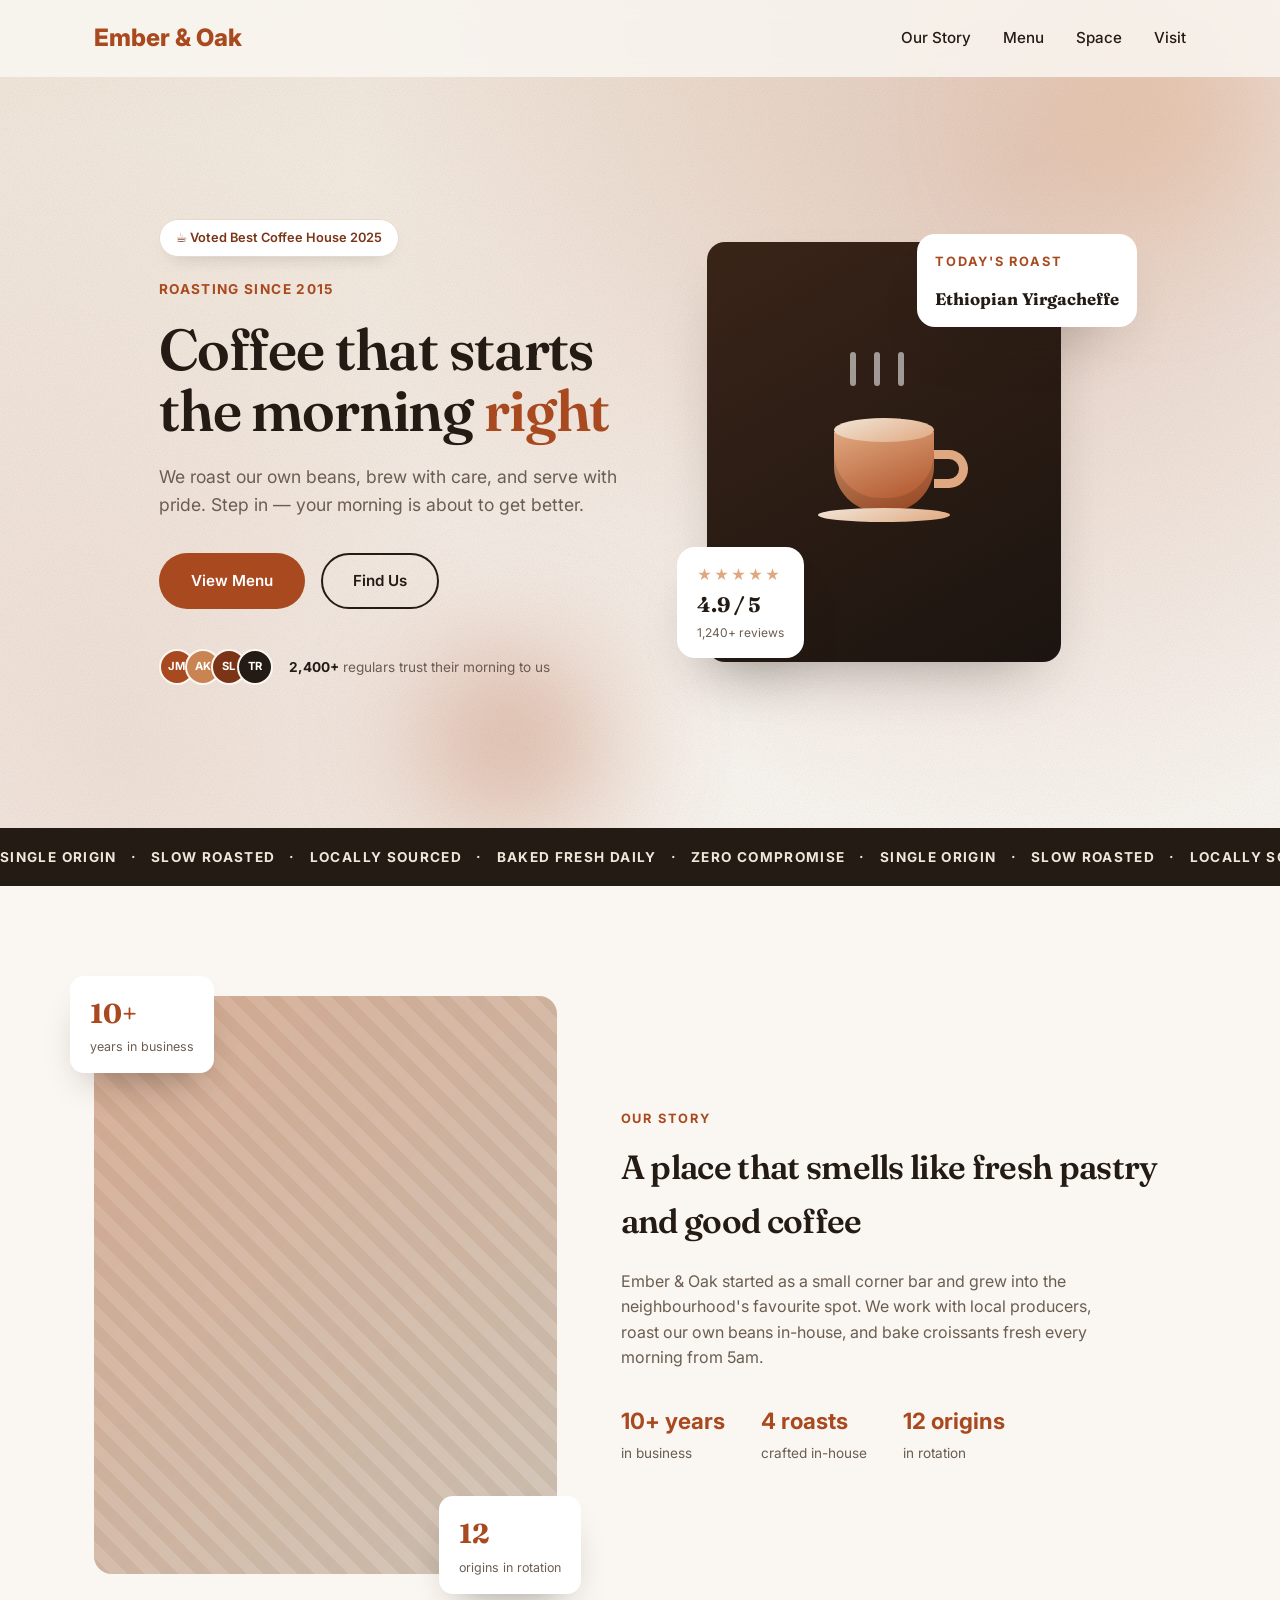
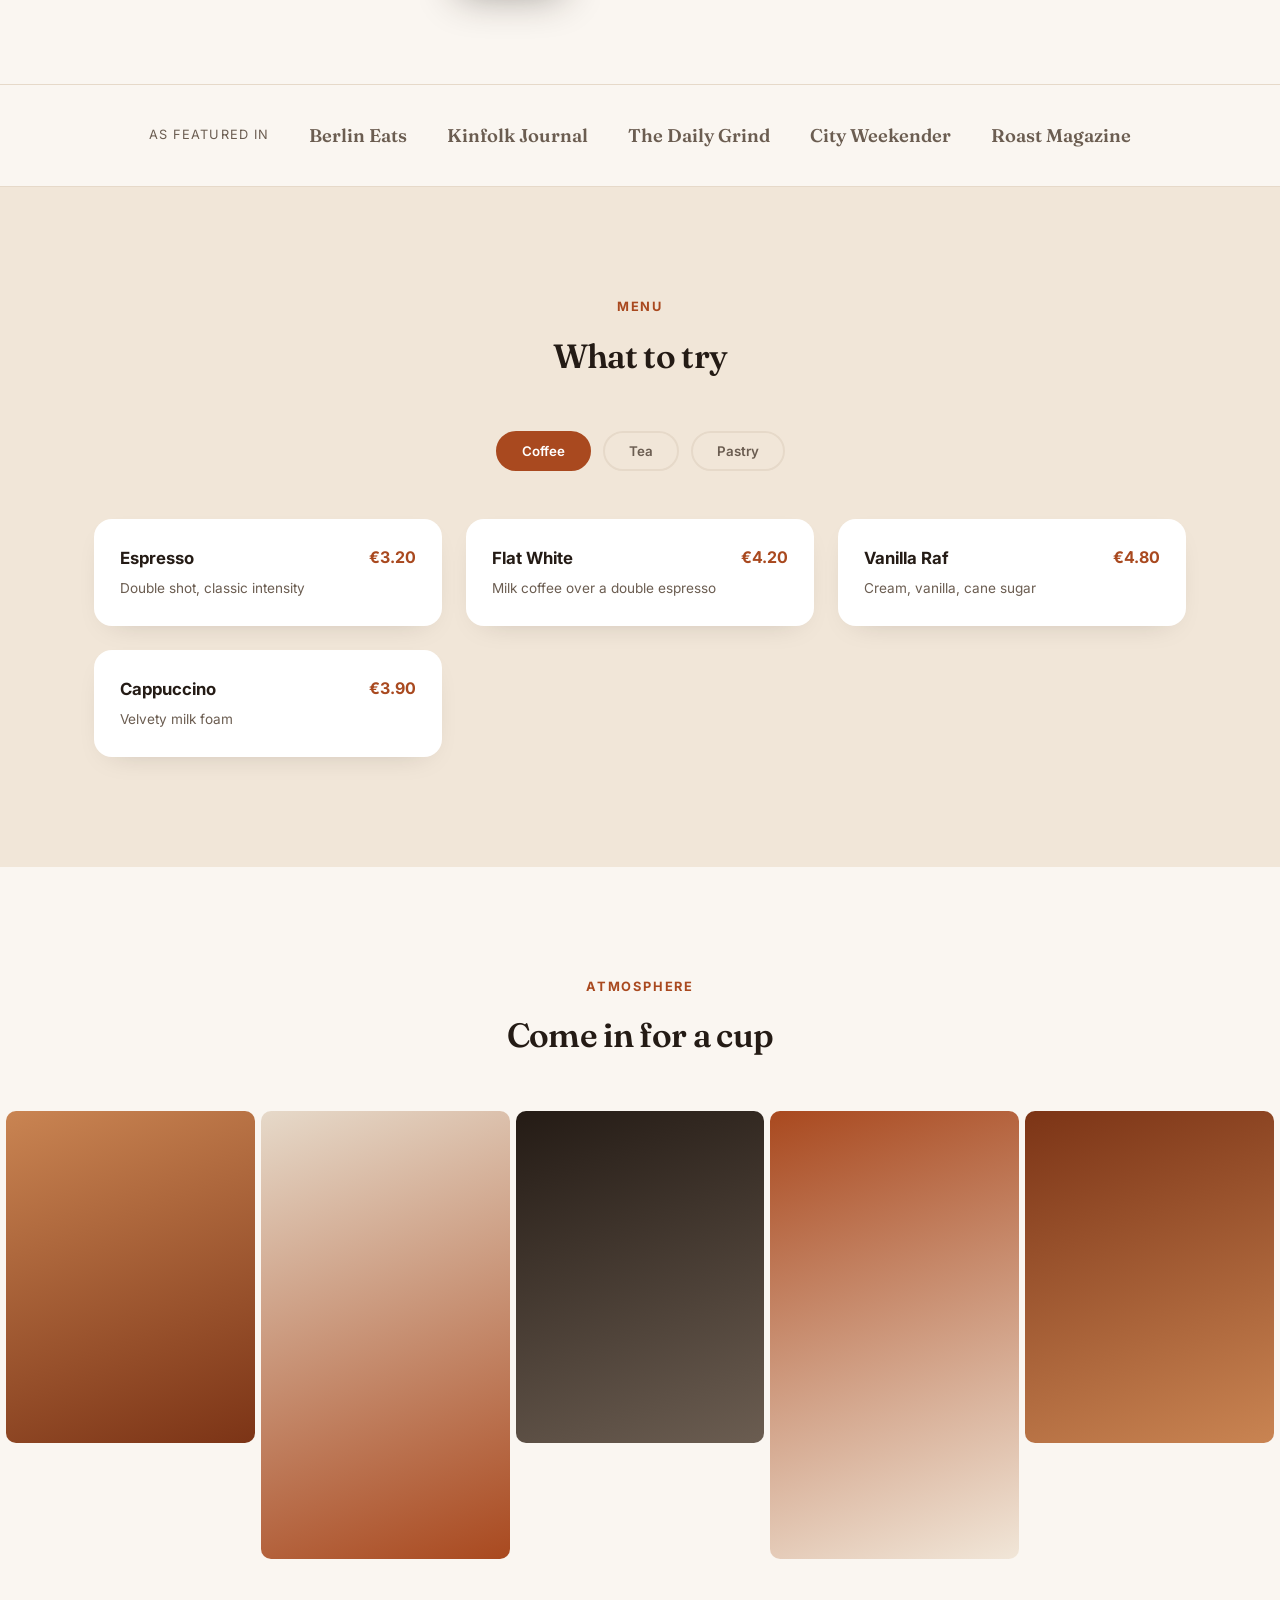
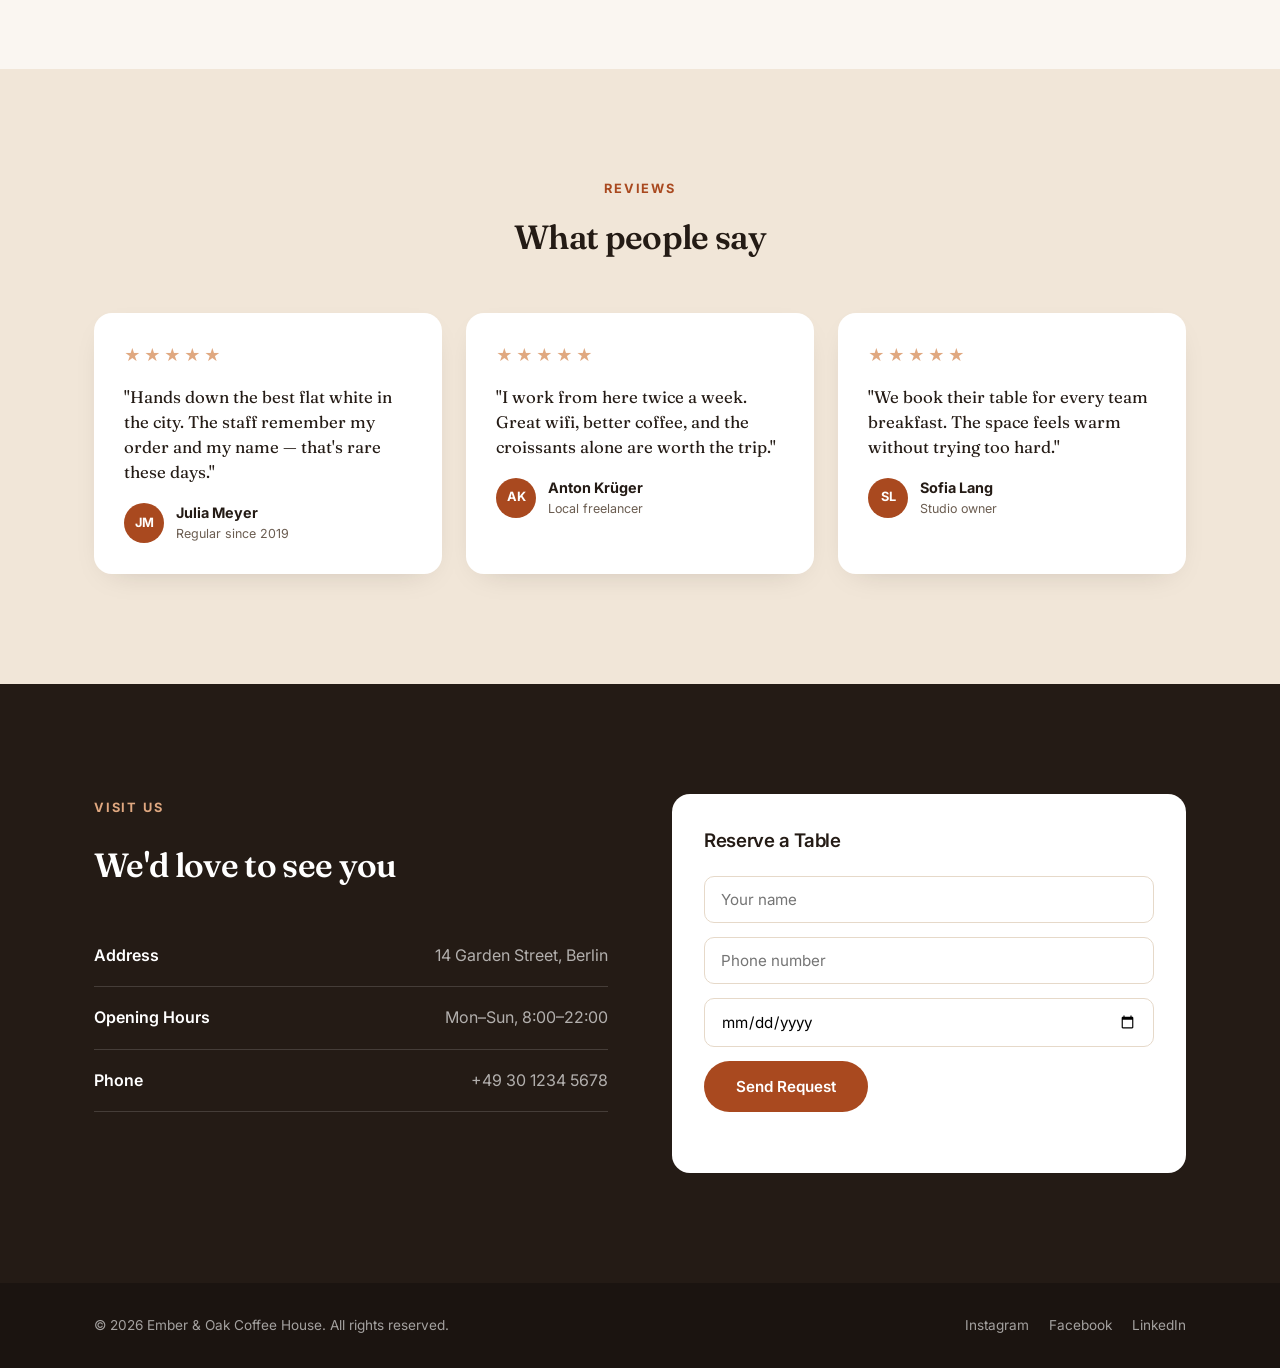
==== 01-cafe-landing/index.html @ 794def25 "Add portfolio: 6 demo sites across hospitality, SaaS, real estate, consulting, e-commerce, and analy" ====
<!DOCTYPE html>
<html lang="en">
<head>
<meta charset="UTF-8">
<meta name="viewport" content="width=device-width, initial-scale=1.0">
<title>Ember & Oak — Specialty Coffee House</title>
<link rel="preconnect" href="https://fonts.googleapis.com">
<link rel="preconnect" href="https://fonts.gstatic.com" crossorigin>
<link href="https://fonts.googleapis.com/css2?family=Fraunces:opsz,wght@9..144,500;9..144,600&family=Inter:wght@400;500;600;700&display=swap" rel="stylesheet">
<link rel="stylesheet" href="css/style.css">
</head>
<body>

<header class="header" id="header">
  <div class="container header__inner">
    <a href="#" class="logo">Ember&nbsp;&amp;&nbsp;Oak</a>
    <nav class="nav" id="nav">
      <a href="#about">Our Story</a>
      <a href="#menu">Menu</a>
      <a href="#gallery">Space</a>
      <a href="#contact">Visit</a>
    </nav>
    <button class="burger" id="burger" aria-label="Menu">
      <span></span><span></span><span></span>
    </button>
  </div>
</header>

<section class="hero">
  <div class="hero__bg"></div>
  <div class="hero__grain" aria-hidden="true"></div>
  <div class="hero__blob hero__blob--1" aria-hidden="true"></div>
  <div class="hero__blob hero__blob--2" aria-hidden="true"></div>
  <div class="container hero__inner">
    <div class="hero__content">
      <span class="badge">☕ Voted Best Coffee House 2025</span>
      <p class="hero__eyebrow">Roasting since 2015</p>
      <h1>Coffee that starts<br>the morning <em>right</em></h1>
      <p class="hero__text">We roast our own beans, brew with care, and serve with pride. Step in — your morning is about to get better.</p>
      <div class="hero__actions">
        <a href="#menu" class="btn btn--primary">View Menu</a>
        <a href="#contact" class="btn btn--ghost">Find Us</a>
      </div>
      <div class="hero__proof">
        <div class="hero__avatars" aria-hidden="true">
          <span>JM</span><span>AK</span><span>SL</span><span>TR</span>
        </div>
        <p><strong>2,400+</strong> regulars trust their morning to us</p>
      </div>
    </div>
    <div class="hero__visual" aria-hidden="true">
      <div class="hero__card hero__card--main">
        <div class="cup">
          <div class="cup__steam s1"></div>
          <div class="cup__steam s2"></div>
          <div class="cup__steam s3"></div>
          <div class="cup__body"></div>
          <div class="cup__handle"></div>
          <div class="cup__saucer"></div>
        </div>
      </div>
      <div class="hero__card hero__card--rating">
        <span class="stars">★★★★★</span>
        <strong>4.9 / 5</strong>
        <span>1,240+ reviews</span>
      </div>
      <div class="hero__card hero__card--roast">
        <span class="eyebrow">Today's roast</span>
        <strong>Ethiopian Yirgacheffe</strong>
      </div>
    </div>
  </div>
</section>

<div class="marquee">
  <div class="marquee__track">
    <span>SINGLE ORIGIN</span><span>·</span><span>SLOW ROASTED</span><span>·</span><span>LOCALLY SOURCED</span><span>·</span><span>BAKED FRESH DAILY</span><span>·</span><span>ZERO COMPROMISE</span><span>·</span>
    <span>SINGLE ORIGIN</span><span>·</span><span>SLOW ROASTED</span><span>·</span><span>LOCALLY SOURCED</span><span>·</span><span>BAKED FRESH DAILY</span><span>·</span><span>ZERO COMPROMISE</span><span>·</span>
  </div>
</div>

<section class="about" id="about">
  <div class="container about__grid">
    <div class="about__media" aria-hidden="true">
      <div class="about__stat-card about__stat-card--1">
        <strong>10+</strong>
        <span>years in business</span>
      </div>
      <div class="about__stat-card about__stat-card--2">
        <strong>12</strong>
        <span>origins in rotation</span>
      </div>
    </div>
    <div class="about__text">
      <span class="eyebrow">Our Story</span>
      <h2>A place that smells like fresh pastry and good coffee</h2>
      <p>Ember & Oak started as a small corner bar and grew into the neighbourhood's favourite spot. We work with local producers, roast our own beans in-house, and bake croissants fresh every morning from 5am.</p>
      <ul class="about__list">
        <li><strong>10+ years</strong><span>in business</span></li>
        <li><strong>4 roasts</strong><span>crafted in-house</span></li>
        <li><strong>12 origins</strong><span>in rotation</span></li>
      </ul>
    </div>
  </div>
</section>

<section class="press">
  <div class="container press__row">
    <span>As featured in</span>
    <strong>Berlin Eats</strong>
    <strong>Kinfolk Journal</strong>
    <strong>The Daily Grind</strong>
    <strong>City Weekender</strong>
    <strong>Roast Magazine</strong>
  </div>
</section>

<section class="menu" id="menu">
  <div class="container">
    <span class="eyebrow eyebrow--center">Menu</span>
    <h2 class="section-title">What to try</h2>
    <div class="menu__tabs" id="menuTabs">
      <button class="menu__tab is-active" data-tab="coffee">Coffee</button>
      <button class="menu__tab" data-tab="tea">Tea</button>
      <button class="menu__tab" data-tab="food">Pastry</button>
    </div>
    <div class="menu__grid" id="menuGrid">
      <!-- filled by JS -->
    </div>
  </div>
</section>

<section class="gallery" id="gallery">
  <div class="container">
    <span class="eyebrow eyebrow--center">Atmosphere</span>
    <h2 class="section-title">Come in for a cup</h2>
  </div>
  <div class="gallery__row">
    <div class="gallery__item g1"><span>Morning light in the front room</span></div>
    <div class="gallery__item g2"><span>Fresh croissants, every dawn</span></div>
    <div class="gallery__item g3"><span>Our roastery in the back</span></div>
    <div class="gallery__item g4"><span>Weekend regulars</span></div>
    <div class="gallery__item g5"><span>Latte art, always</span></div>
  </div>
</section>

<section class="testimonials">
  <div class="container">
    <span class="eyebrow eyebrow--center">Reviews</span>
    <h2 class="section-title">What people say</h2>
    <div class="testimonials__grid">
      <div class="testimonial-card">
        <span class="stars">★★★★★</span>
        <p>"Hands down the best flat white in the city. The staff remember my order and my name — that's rare these days."</p>
        <div class="testimonial-card__person">
          <span class="avatar">JM</span>
          <div><strong>Julia Meyer</strong><span>Regular since 2019</span></div>
        </div>
      </div>
      <div class="testimonial-card">
        <span class="stars">★★★★★</span>
        <p>"I work from here twice a week. Great wifi, better coffee, and the croissants alone are worth the trip."</p>
        <div class="testimonial-card__person">
          <span class="avatar">AK</span>
          <div><strong>Anton Krüger</strong><span>Local freelancer</span></div>
        </div>
      </div>
      <div class="testimonial-card">
        <span class="stars">★★★★★</span>
        <p>"We book their table for every team breakfast. The space feels warm without trying too hard."</p>
        <div class="testimonial-card__person">
          <span class="avatar">SL</span>
          <div><strong>Sofia Lang</strong><span>Studio owner</span></div>
        </div>
      </div>
    </div>
  </div>
</section>

<section class="contact" id="contact">
  <div class="container contact__grid">
    <div>
      <span class="eyebrow">Visit Us</span>
      <h2>We'd love to see you</h2>
      <ul class="contact__info">
        <li><strong>Address</strong><span>14 Garden Street, Berlin</span></li>
        <li><strong>Opening Hours</strong><span>Mon–Sun, 8:00–22:00</span></li>
        <li><strong>Phone</strong><span>+49 30 1234 5678</span></li>
      </ul>
    </div>
    <form class="contact__form" id="contactForm">
      <h3>Reserve a Table</h3>
      <input type="text" placeholder="Your name" required>
      <input type="tel" placeholder="Phone number" required>
      <input type="date" required>
      <button type="submit" class="btn btn--primary">Send Request</button>
      <p class="contact__note" id="formNote"></p>
    </form>
  </div>
</section>

<footer class="footer">
  <div class="container footer__inner">
    <span>© 2026 Ember & Oak Coffee House. All rights reserved.</span>
    <div class="footer__social">
      <a href="#">Instagram</a>
      <a href="#">Facebook</a>
      <a href="#">LinkedIn</a>
    </div>
  </div>
</footer>

<a href="#contact" class="fab" id="fab">Reserve a table</a>

<script src="js/script.js"></script>
</body>
</html>
---- 01-cafe-landing/css/style.css ----
:root{
  --bg:#faf6f1;
  --ink:#241b15;
  --ink-soft:#6b5d51;
  --brand:#a9491f;
  --brand-dark:#7c3416;
  --cream:#f1e6d8;
  --line:#e6d9c9;
  --radius:18px;
  font-size:16px;
}
*{box-sizing:border-box;margin:0;padding:0;}
body{
  font-family:'Inter',ui-sans-serif,system-ui,sans-serif;
  color:var(--ink);
  background:var(--bg);
  line-height:1.6;
}
h1,h2,h3{font-family:'Fraunces',ui-serif,serif;font-weight:600;letter-spacing:-0.02em;}
.container{max-width:1140px;margin:0 auto;padding:0 24px;}
a{color:inherit;text-decoration:none;}
img{max-width:100%;display:block;}
ul{list-style:none;}

.eyebrow{
  display:inline-block;
  font-family:'Inter',ui-sans-serif,sans-serif;
  font-size:0.8rem;
  letter-spacing:0.14em;
  text-transform:uppercase;
  color:var(--brand);
  font-weight:700;
  margin-bottom:12px;
}
.eyebrow--center{display:block;text-align:center;}
.section-title{text-align:center;font-size:2.1rem;margin-bottom:48px;}

.btn{
  display:inline-block;
  padding:14px 30px;
  border-radius:999px;
  font-family:'Inter',ui-sans-serif,sans-serif;
  font-weight:600;
  font-size:0.95rem;
  transition:all .25s ease;
  border:2px solid transparent;
  cursor:pointer;
}
.btn--primary{background:var(--brand);color:#fff;}
.btn--primary:hover{background:var(--brand-dark);transform:translateY(-2px);}
.btn--ghost{border-color:var(--ink);color:var(--ink);}
.btn--ghost:hover{background:var(--ink);color:#fff;}

/* header */
.header{
  position:fixed;top:0;left:0;right:0;z-index:100;
  background:rgba(250,246,241,.85);
  backdrop-filter:blur(8px);
  border-bottom:1px solid transparent;
  transition:border-color .25s, box-shadow .25s;
}
.header.is-scrolled{
  border-bottom-color:var(--line);
  box-shadow:0 10px 30px -20px rgba(36,27,21,.4);
}
.header__inner{
  display:flex;align-items:center;justify-content:space-between;
  height:76px;
}
.logo{font-family:'Inter',ui-sans-serif,sans-serif;font-size:1.5rem;font-weight:800;color:var(--brand);}
.nav{display:flex;gap:32px;font-family:'Inter',ui-sans-serif,sans-serif;font-weight:500;font-size:.95rem;}
.nav a{position:relative;padding:4px 0;}
.nav a::after{content:'';position:absolute;left:0;bottom:0;width:0;height:2px;background:var(--brand);transition:width .25s;}
.nav a:hover::after{width:100%;}
.burger{display:none;flex-direction:column;gap:5px;background:none;border:none;cursor:pointer;padding:8px;}
.burger span{width:24px;height:2px;background:var(--ink);}

/* hero */
.hero{
  position:relative;
  min-height:92vh;
  display:flex;align-items:center;
  padding-top:76px;
  overflow:hidden;
}
.hero__bg{
  position:absolute;inset:0;
  background:
    radial-gradient(circle at 80% 20%, rgba(169,73,31,.22), transparent 55%),
    radial-gradient(circle at 10% 90%, rgba(169,73,31,.12), transparent 45%),
    linear-gradient(160deg,#f1e6d8 0%, #faf6f1 60%);
  z-index:-3;
}
.hero__grain{
  position:absolute;inset:0;z-index:-2;opacity:.5;pointer-events:none;
  background-image:url("data:image/svg+xml;utf8,<svg xmlns='http://www.w3.org/2000/svg' width='120' height='120'><filter id='n'><feTurbulence type='fractalNoise' baseFrequency='0.85' numOctaves='2' stitchTiles='stitch'/></filter><rect width='100%25' height='100%25' filter='url(%23n)' opacity='0.35'/></svg>");
  mix-blend-mode:multiply;
}
.hero__blob{
  position:absolute;border-radius:50%;filter:blur(60px);z-index:-1;opacity:.5;
  animation:float 9s ease-in-out infinite;
}
.hero__blob--1{width:340px;height:340px;background:radial-gradient(circle,#e0a880,transparent 70%);top:-60px;right:-40px;}
.hero__blob--2{width:260px;height:260px;background:radial-gradient(circle,#a9491f,transparent 70%);bottom:-40px;left:30%;animation-delay:-4s;}
@keyframes float{0%,100%{transform:translateY(0) scale(1);}50%{transform:translateY(-24px) scale(1.05);}}

.hero__inner{display:grid;grid-template-columns:1.05fr .95fr;gap:48px;align-items:center;}

.badge{
  display:inline-flex;align-items:center;gap:6px;
  background:#fff;border:1px solid var(--line);border-radius:999px;
  padding:8px 16px;font-size:.8rem;font-weight:600;color:var(--brand-dark);
  margin-bottom:22px;box-shadow:0 8px 20px -14px rgba(36,27,21,.4);
  animation:fadeUp .5s ease both;
}
.hero__content{max-width:600px;}
.hero__eyebrow{color:var(--brand);font-family:'Inter',ui-sans-serif,sans-serif;font-weight:700;letter-spacing:.1em;text-transform:uppercase;font-size:.85rem;margin-bottom:18px;}
.hero h1{font-size:3.6rem;line-height:1.06;margin-bottom:22px;}
.hero h1 em{font-style:normal;color:var(--brand);}
.hero__text{color:var(--ink-soft);font-size:1.1rem;max-width:480px;margin-bottom:34px;}
.hero__actions{display:flex;gap:16px;flex-wrap:wrap;margin-bottom:40px;}

.hero__proof{display:flex;align-items:center;gap:16px;}
.hero__avatars{display:flex;}
.hero__avatars span{
  width:36px;height:36px;border-radius:50%;border:2px solid var(--bg);
  display:flex;align-items:center;justify-content:center;
  font-family:'Inter',sans-serif;font-size:.7rem;font-weight:700;color:#fff;
  margin-left:-10px;
}
.hero__avatars span:nth-child(1){background:#a9491f;margin-left:0;}
.hero__avatars span:nth-child(2){background:#c98452;}
.hero__avatars span:nth-child(3){background:#7c3416;}
.hero__avatars span:nth-child(4){background:#241b15;}
.hero__proof p{font-size:.85rem;color:var(--ink-soft);}
.hero__proof strong{color:var(--ink);}

/* hero visual */
.hero__visual{position:relative;height:460px;}
.hero__card{
  position:absolute;background:#fff;border-radius:var(--radius);
  box-shadow:0 30px 60px -30px rgba(36,27,21,.4);
}
.hero__card--main{
  inset:20px 60px 20px 20px;
  background:linear-gradient(150deg,#3a2418,#1b1410);
  display:flex;align-items:center;justify-content:center;
  animation:fadeUp .6s ease both;
}
.hero__card--rating{
  bottom:24px;left:-10px;padding:16px 20px;display:flex;flex-direction:column;gap:2px;
  animation:fadeUp .6s .15s ease both;
}
.hero__card--rating .stars{color:#e0a880;letter-spacing:2px;font-size:.9rem;}
.hero__card--rating strong{font-family:'Fraunces',serif;font-size:1.3rem;}
.hero__card--rating span{font-size:.75rem;color:var(--ink-soft);}
.hero__card--roast{
  top:12px;right:-16px;padding:14px 18px;
  animation:fadeUp .6s .3s ease both;
}
.hero__card--roast strong{display:block;font-family:'Fraunces',serif;font-size:1.05rem;margin-top:2px;}

/* CSS coffee cup illustration */
.cup{position:relative;width:140px;height:140px;}
.cup__body{
  position:absolute;bottom:10px;left:20px;width:100px;height:80px;
  background:linear-gradient(160deg,#e0a880,#a9491f);
  border-radius:0 0 46px 46px;
  box-shadow:inset 0 -14px 0 rgba(36,27,21,.15);
}
.cup__body::before{
  content:'';position:absolute;top:-14px;left:0;width:100%;height:24px;border-radius:50%;
  background:linear-gradient(160deg,#f1e6d8,#e0a880);
}
.cup__handle{
  position:absolute;bottom:34px;right:-14px;width:34px;height:38px;
  border:9px solid #e0a880;border-left:none;border-radius:0 20px 20px 0;
}
.cup__saucer{
  position:absolute;bottom:0;left:4px;width:132px;height:14px;border-radius:50%;
  background:linear-gradient(160deg,#f1e6d8,#e0a880);
}
.cup__steam{
  position:absolute;top:-30px;width:6px;height:34px;border-radius:6px;
  background:rgba(255,255,255,.55);
  animation:steam 2.6s ease-in-out infinite;
}
.s1{left:36px;}
.s2{left:60px;animation-delay:-.8s;}
.s3{left:84px;animation-delay:-1.6s;}
@keyframes steam{
  0%{transform:translateY(0) scaleY(1);opacity:0;}
  30%{opacity:.7;}
  100%{transform:translateY(-30px) scaleY(1.4);opacity:0;}
}

/* marquee */
.marquee{overflow:hidden;background:var(--ink);padding:16px 0;white-space:nowrap;}
.marquee__track{display:inline-flex;gap:14px;animation:scroll 22s linear infinite;}
.marquee__track span{
  color:#f1e6d8;font-family:'Inter',sans-serif;font-weight:700;font-size:.85rem;
  letter-spacing:.1em;
}
@keyframes scroll{from{transform:translateX(0);}to{transform:translateX(-50%);}}

/* about */
.about{padding:110px 0;}
.about__grid{display:grid;grid-template-columns:.9fr 1.1fr;gap:64px;align-items:center;}
.about__media{
  position:relative;
  aspect-ratio:4/5;
  border-radius:var(--radius);
  background:
    linear-gradient(135deg, rgba(169,73,31,.35), rgba(36,27,21,.15)),
    repeating-linear-gradient(45deg,#e6d9c9 0 12px,#f1e6d8 12px 24px);
}
.about__stat-card{
  position:absolute;background:#fff;border-radius:14px;padding:16px 20px;
  box-shadow:0 20px 40px -20px rgba(36,27,21,.45);
  display:flex;flex-direction:column;gap:2px;
}
.about__stat-card strong{font-family:'Fraunces',serif;font-size:1.7rem;color:var(--brand);}
.about__stat-card span{font-size:.78rem;color:var(--ink-soft);font-family:'Inter',sans-serif;}
.about__stat-card--1{top:-20px;left:-24px;}
.about__stat-card--2{bottom:-20px;right:-24px;}
.about h2{font-size:2.1rem;margin-bottom:20px;}
.about p{color:var(--ink-soft);margin-bottom:32px;max-width:480px;}
.about__list{display:flex;gap:36px;flex-wrap:wrap;}
.about__list li{display:flex;flex-direction:column;gap:4px;}
.about__list strong{font-family:'Inter',ui-sans-serif,sans-serif;font-size:1.4rem;color:var(--brand);}
.about__list span{font-size:.85rem;color:var(--ink-soft);font-family:'Inter',ui-sans-serif,sans-serif;}

/* menu */
.menu{padding:110px 0;background:var(--cream);}
.menu__tabs{display:flex;justify-content:center;gap:12px;margin-bottom:48px;flex-wrap:wrap;}
.menu__tab{
  font-family:'Inter',ui-sans-serif,sans-serif;
  padding:10px 24px;border-radius:999px;border:2px solid var(--line);
  background:transparent;cursor:pointer;font-weight:600;color:var(--ink-soft);
  transition:all .2s;
}
.menu__tab.is-active,.menu__tab:hover{background:var(--brand);border-color:var(--brand);color:#fff;}
.menu__grid{display:grid;grid-template-columns:repeat(auto-fit,minmax(260px,1fr));gap:24px;}
.menu__card{
  background:#fff;border-radius:var(--radius);padding:26px;
  display:flex;justify-content:space-between;gap:16px;
  box-shadow:0 10px 30px -18px rgba(36,27,21,.25);
  animation:fadeUp .4s ease both;
}
.menu__card h4{font-family:'Inter',ui-sans-serif,sans-serif;font-size:1.05rem;margin-bottom:6px;}
.menu__card p{font-size:.85rem;color:var(--ink-soft);}
.menu__price{font-family:'Inter',ui-sans-serif,sans-serif;font-weight:700;color:var(--brand);white-space:nowrap;}
@keyframes fadeUp{from{opacity:0;transform:translateY(14px);}to{opacity:1;transform:translateY(0);}}

/* press strip */
.press{padding:36px 0;border-top:1px solid var(--line);border-bottom:1px solid var(--line);}
.press__row{
  display:flex;align-items:center;justify-content:center;gap:40px;flex-wrap:wrap;
  font-family:'Inter',sans-serif;
}
.press__row span{font-size:.8rem;color:var(--ink-soft);text-transform:uppercase;letter-spacing:.08em;}
.press__row strong{font-family:'Fraunces',serif;font-weight:600;font-size:1.15rem;color:var(--ink-soft);opacity:.7;transition:opacity .2s;}
.press__row strong:hover{opacity:1;color:var(--brand);}

/* gallery */
.gallery{padding:110px 0;}
.gallery .container{margin-bottom:48px;}
.gallery__row{display:grid;grid-template-columns:repeat(5,1fr);gap:6px;padding:0 6px;}
.gallery__item{
  position:relative;aspect-ratio:3/4;border-radius:10px;overflow:hidden;cursor:pointer;
}
.gallery__item:nth-child(2){aspect-ratio:3/5.4;}
.gallery__item:nth-child(4){aspect-ratio:3/5.4;}
.gallery__item span{
  position:absolute;left:0;right:0;bottom:0;padding:18px 14px;
  font-family:'Inter',sans-serif;font-size:.78rem;font-weight:600;color:#fff;
  background:linear-gradient(0deg, rgba(0,0,0,.65), transparent);
  transform:translateY(100%);transition:transform .3s ease;
}
.gallery__item:hover span{transform:translateY(0);}
.gallery__item:hover{transform:scale(1.015);}
.gallery__item{transition:transform .3s ease;}
.g1{background:linear-gradient(160deg,#c98452,#7c3416);}
.g2{background:linear-gradient(160deg,#e6d9c9,#a9491f);}
.g3{background:linear-gradient(160deg,#241b15,#6b5d51);}
.g4{background:linear-gradient(160deg,#a9491f,#f1e6d8);}
.g5{background:linear-gradient(160deg,#7c3416,#c98452);}

/* testimonials */
.testimonials{padding:110px 0;background:var(--cream);}
.testimonials__grid{display:grid;grid-template-columns:repeat(auto-fit,minmax(300px,1fr));gap:24px;}
.testimonial-card{
  background:#fff;border-radius:var(--radius);padding:30px;
  box-shadow:0 10px 30px -18px rgba(36,27,21,.25);
  display:flex;flex-direction:column;gap:16px;
}
.testimonial-card .stars{color:#e0a880;letter-spacing:3px;}
.testimonial-card p{font-family:'Fraunces',serif;font-size:1.05rem;line-height:1.5;}
.testimonial-card__person{display:flex;align-items:center;gap:12px;}
.testimonial-card__person .avatar{
  width:40px;height:40px;border-radius:50%;background:var(--brand);color:#fff;
  display:flex;align-items:center;justify-content:center;font-family:'Inter',sans-serif;
  font-weight:700;font-size:.8rem;flex-shrink:0;
}
.testimonial-card__person div{display:flex;flex-direction:column;font-family:'Inter',sans-serif;}
.testimonial-card__person strong{font-size:.9rem;}
.testimonial-card__person span{font-size:.78rem;color:var(--ink-soft);}

/* floating CTA */
.fab{
  position:fixed;right:24px;bottom:24px;z-index:90;
  background:var(--brand);color:#fff;font-family:'Inter',sans-serif;font-weight:600;
  padding:14px 24px;border-radius:999px;box-shadow:0 16px 40px -14px rgba(169,73,31,.6);
  opacity:0;transform:translateY(20px);pointer-events:none;
  transition:opacity .3s, transform .3s, background .2s;
}
.fab.is-visible{opacity:1;transform:translateY(0);pointer-events:auto;}
.fab:hover{background:var(--brand-dark);}
@media (max-width:600px){.fab{padding:12px 18px;font-size:.85rem;right:16px;bottom:16px;}}

/* contact */
.contact{padding:110px 0;background:var(--ink);color:#fff;}
.contact__grid{display:grid;grid-template-columns:1fr 1fr;gap:64px;}
.contact h2{font-size:2.1rem;margin:8px 0 32px;}
.contact .eyebrow{color:#e0a880;}
.contact__info li{display:flex;justify-content:space-between;padding:18px 0;border-bottom:1px solid rgba(255,255,255,.15);font-family:'Inter',ui-sans-serif,sans-serif;}
.contact__info strong{font-weight:600;}
.contact__info span{color:rgba(255,255,255,.65);}
.contact__form{background:#fff;color:var(--ink);border-radius:var(--radius);padding:32px;}
.contact__form h3{font-family:'Inter',ui-sans-serif,sans-serif;margin-bottom:20px;}
.contact__form input{
  width:100%;padding:13px 16px;margin-bottom:14px;border:1px solid var(--line);
  border-radius:10px;font-family:'Inter',ui-sans-serif,sans-serif;font-size:.95rem;
}
.contact__form input:focus{outline:2px solid var(--brand);border-color:transparent;}
.contact__note{margin-top:12px;font-family:'Inter',ui-sans-serif,sans-serif;font-size:.85rem;color:var(--brand);min-height:1.2em;}

/* footer */
.footer{padding:32px 0;background:#1b1410;color:rgba(255,255,255,.6);}
.footer__inner{display:flex;justify-content:space-between;align-items:center;font-family:'Inter',ui-sans-serif,sans-serif;font-size:.85rem;flex-wrap:wrap;gap:12px;}
.footer__social{display:flex;gap:20px;}
.footer__social a:hover{color:#fff;}

/* scroll reveal */
.reveal{opacity:0;transform:translateY(24px);transition:opacity .6s ease, transform .6s ease;}
.reveal.is-in{opacity:1;transform:translateY(0);}
.testimonials__grid .testimonial-card:nth-child(2){transition-delay:.1s;}
.testimonials__grid .testimonial-card:nth-child(3){transition-delay:.2s;}
.gallery__row .gallery__item:nth-child(2){transition-delay:.05s;}
.gallery__row .gallery__item:nth-child(3){transition-delay:.1s;}
.gallery__row .gallery__item:nth-child(4){transition-delay:.15s;}
.gallery__row .gallery__item:nth-child(5){transition-delay:.2s;}

@media (max-width:860px){
  .nav{
    position:fixed;top:76px;left:0;right:0;
    background:var(--bg);flex-direction:column;padding:20px 24px;gap:18px;
    border-bottom:1px solid var(--line);
    transform:translateY(-130%);transition:transform .3s ease;
  }
  .nav.is-open{transform:translateY(0);}
  .burger{display:flex;}
  .hero h1{font-size:2.3rem;}
  .hero__inner{grid-template-columns:1fr;}
  .hero__visual{height:320px;order:-1;}
  .hero__card--main{inset:0 30px 0 0;}
  .about__grid,.contact__grid{grid-template-columns:1fr;}
  .about__media{order:-1;margin:0 12px 40px;}
  .gallery__row{grid-template-columns:repeat(2,1fr);}
  .gallery__item:nth-child(2),.gallery__item:nth-child(4){aspect-ratio:3/4;}
  .press__row{gap:22px;}
}
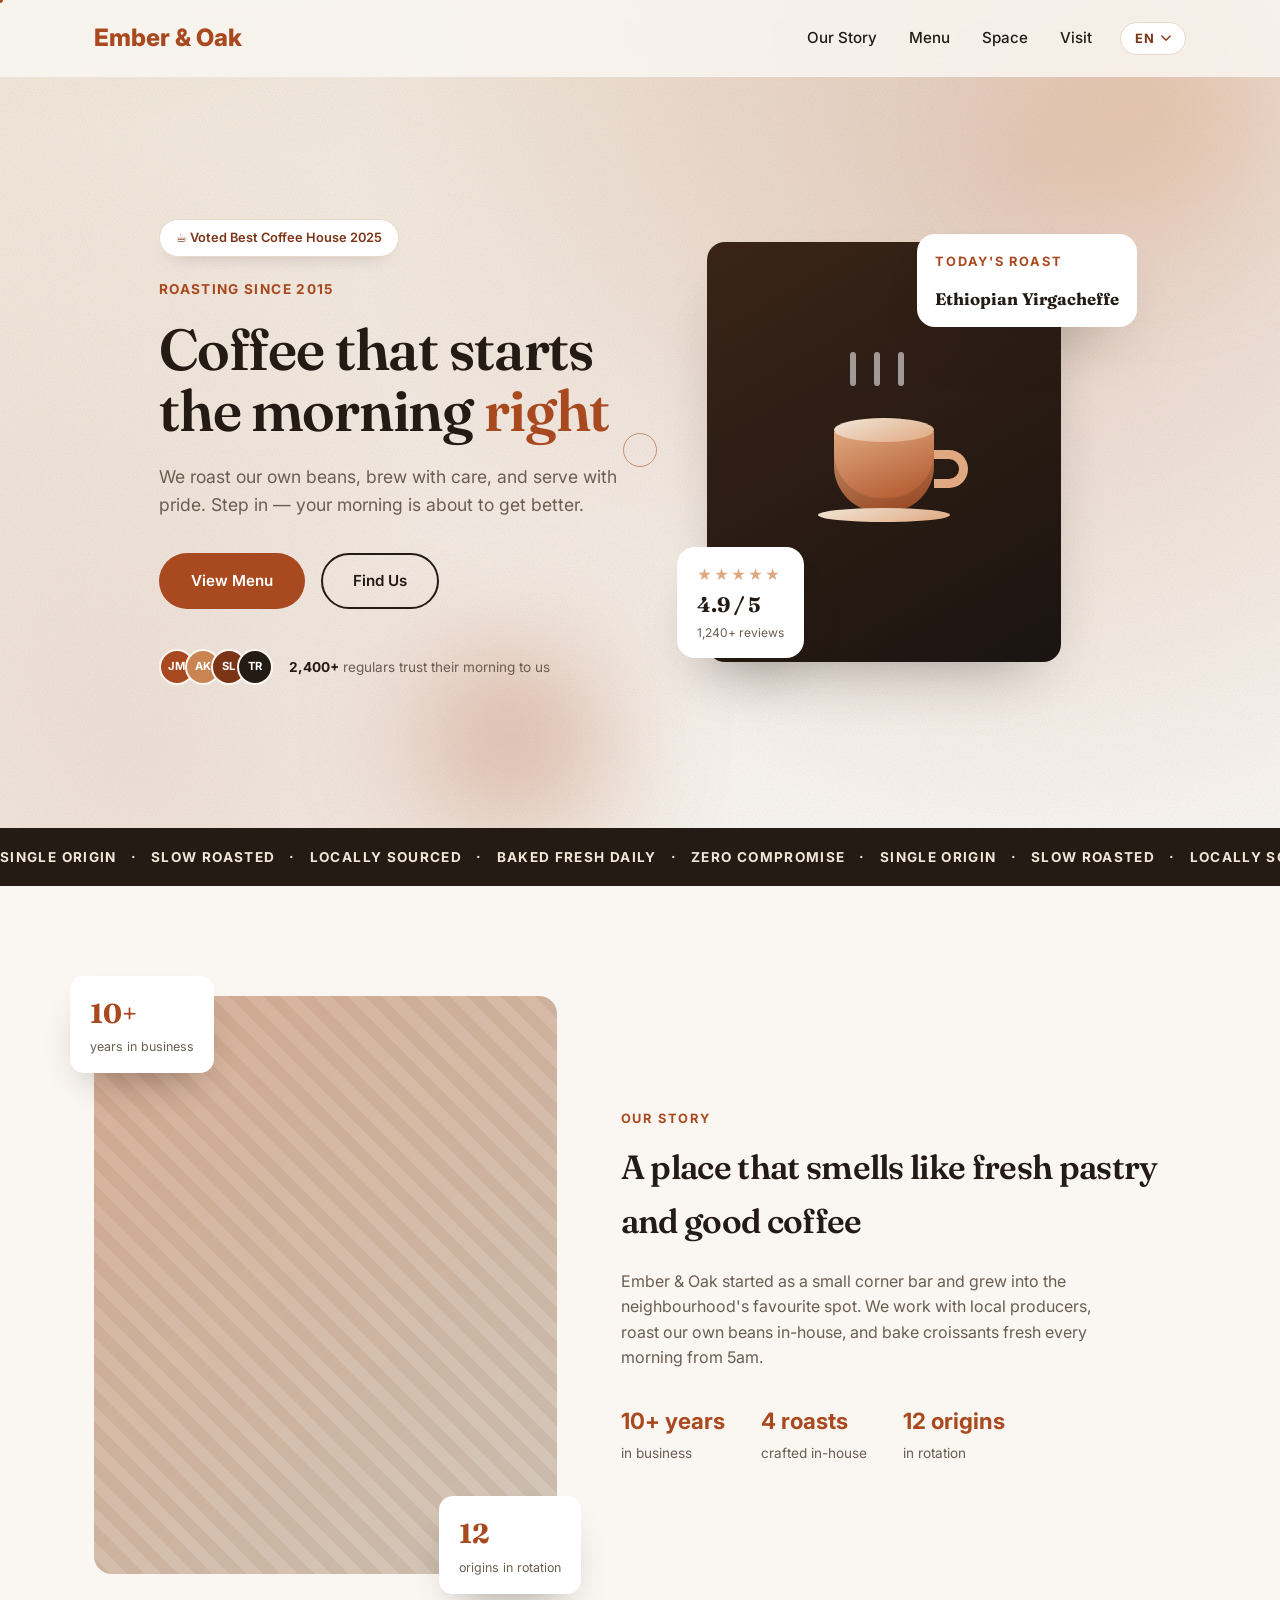
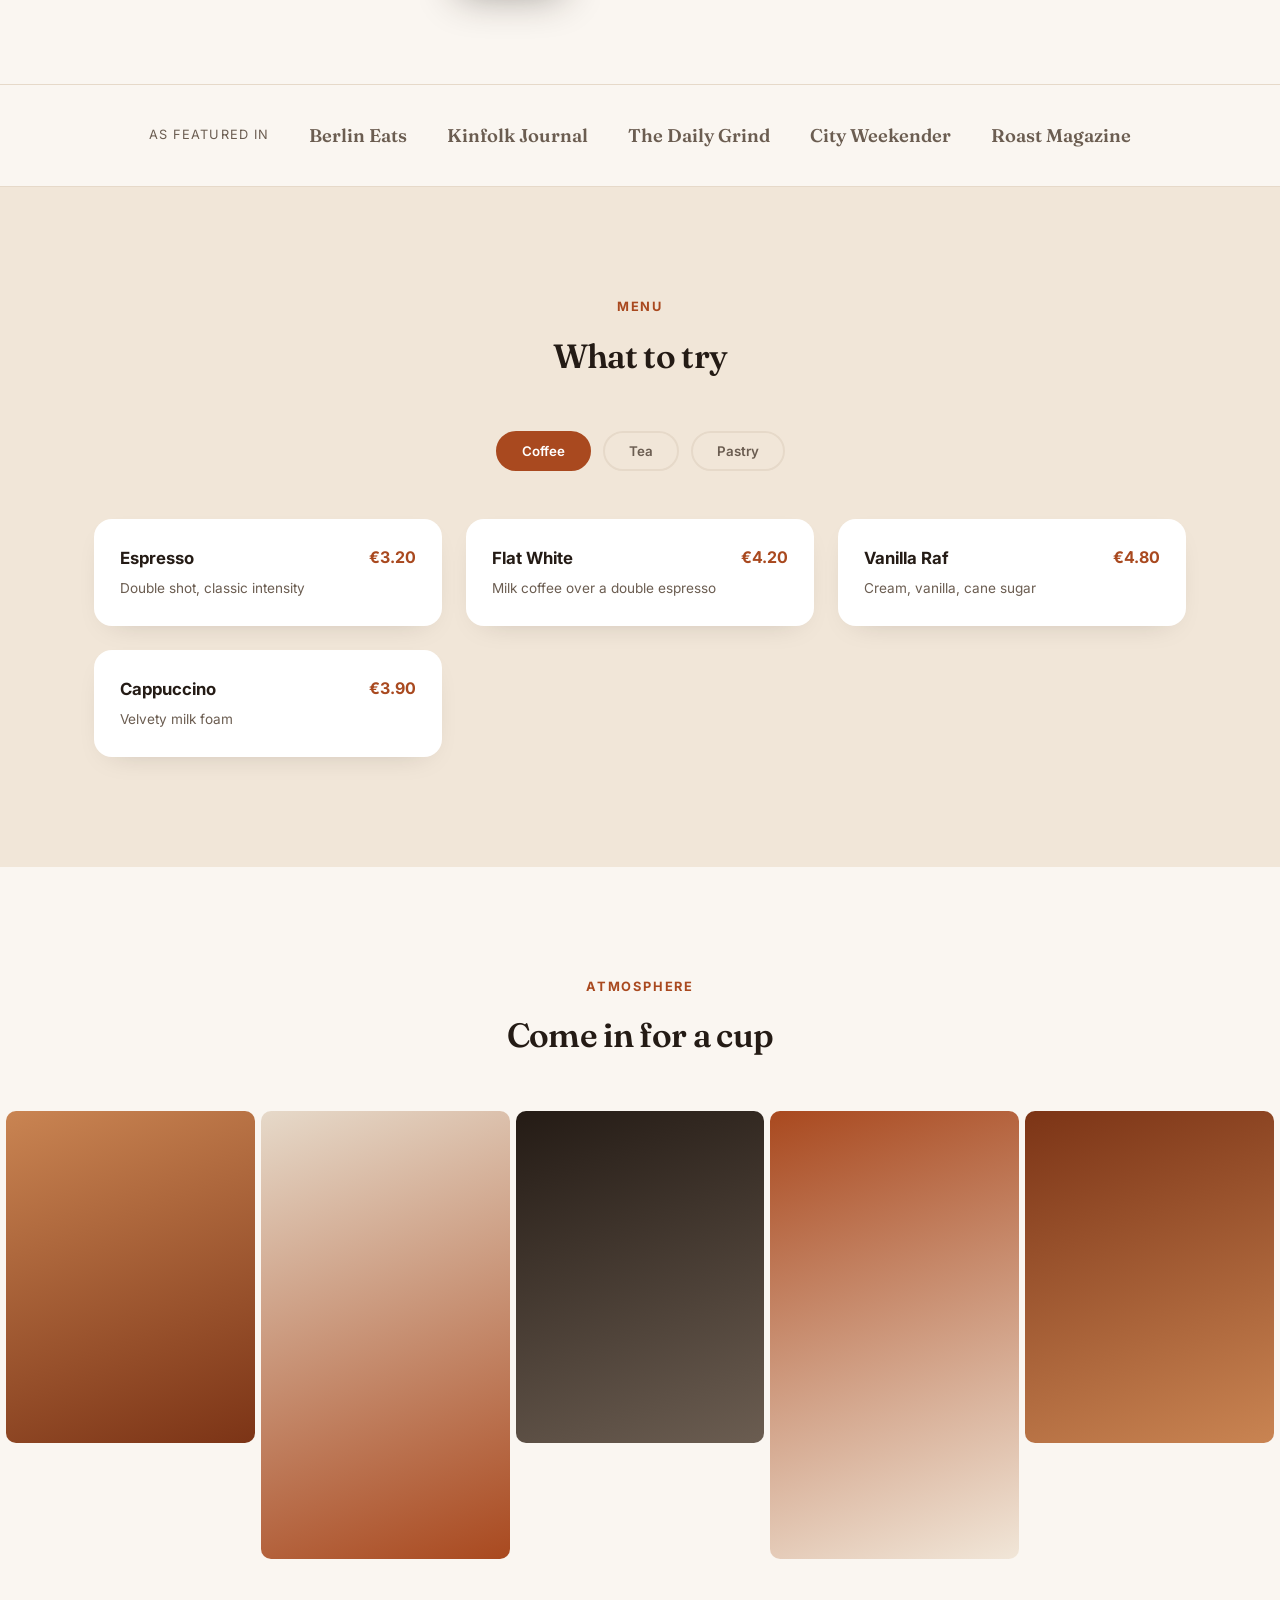
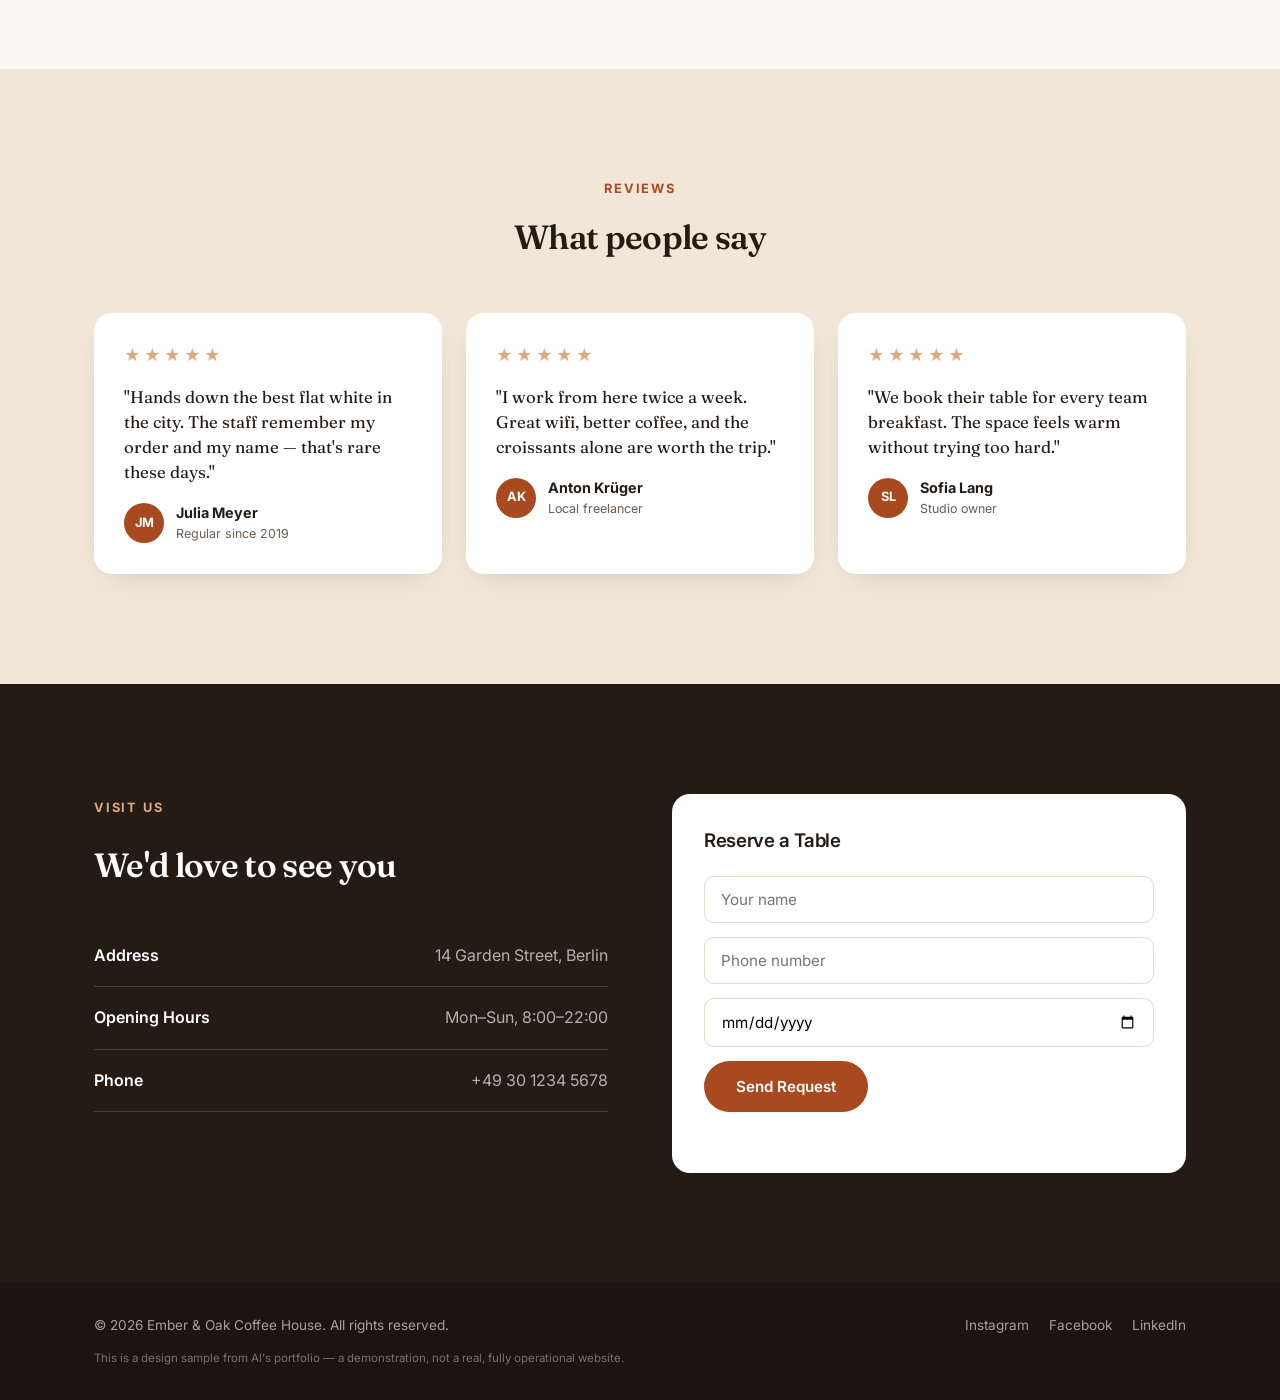
==== commit 3a1c5747: "Add distinct custom cursors, 5-language switcher, and disclaimer to all 6 sites - Each site gets a c" ====
--- a/01-cafe-landing/index.html
+++ b/01-cafe-landing/index.html
@@ -14,15 +14,30 @@
 <header class="header" id="header">
   <div class="container header__inner">
     <a href="#" class="logo">Ember&nbsp;&amp;&nbsp;Oak</a>
-    <nav class="nav" id="nav">
-      <a href="#about">Our Story</a>
-      <a href="#menu">Menu</a>
-      <a href="#gallery">Space</a>
-      <a href="#contact">Visit</a>
-    </nav>
-    <button class="burger" id="burger" aria-label="Menu">
-      <span></span><span></span><span></span>
-    </button>
+    <div class="header__right">
+      <nav class="nav" id="nav">
+        <a href="#about" data-i18n="nav.about">Our Story</a>
+        <a href="#menu" data-i18n="nav.menu">Menu</a>
+        <a href="#gallery" data-i18n="nav.gallery">Space</a>
+        <a href="#contact" data-i18n="nav.contact">Visit</a>
+      </nav>
+      <div class="lang-switch" id="langSwitch">
+        <button class="lang-switch__toggle" id="langToggle" type="button" aria-haspopup="true" aria-expanded="false" data-i18n-aria="lang.ariaLabel" aria-label="Change language">
+          <span id="langCurrent">EN</span>
+          <svg viewBox="0 0 12 8" aria-hidden="true"><path d="M1 1l5 5 5-5" fill="none" stroke="currentColor" stroke-width="1.6" stroke-linecap="round" stroke-linejoin="round"/></svg>
+        </button>
+        <ul class="lang-switch__menu" id="langMenu" role="menu">
+          <li role="none"><button role="menuitem" type="button" data-lang="ru">Русский</button></li>
+          <li role="none"><button role="menuitem" type="button" data-lang="uk">Українська</button></li>
+          <li role="none"><button role="menuitem" type="button" data-lang="en">English</button></li>
+          <li role="none"><button role="menuitem" type="button" data-lang="de">Deutsch</button></li>
+          <li role="none"><button role="menuitem" type="button" data-lang="es">Español</button></li>
+        </ul>
+      </div>
+      <button class="burger" id="burger" data-i18n-aria="nav.menuAria" aria-label="Menu">
+        <span></span><span></span><span></span>
+      </button>
+    </div>
   </div>
 </header>
 
@@ -33,19 +48,19 @@
   <div class="hero__blob hero__blob--2" aria-hidden="true"></div>
   <div class="container hero__inner">
     <div class="hero__content">
-      <span class="badge">☕ Voted Best Coffee House 2025</span>
-      <p class="hero__eyebrow">Roasting since 2015</p>
-      <h1>Coffee that starts<br>the morning <em>right</em></h1>
-      <p class="hero__text">We roast our own beans, brew with care, and serve with pride. Step in — your morning is about to get better.</p>
+      <span class="badge" data-i18n="hero.badge">☕ Voted Best Coffee House 2025</span>
+      <p class="hero__eyebrow" data-i18n="hero.eyebrow">Roasting since 2015</p>
+      <h1 data-i18n="hero.title">Coffee that starts<br>the morning <em>right</em></h1>
+      <p class="hero__text" data-i18n="hero.text">We roast our own beans, brew with care, and serve with pride. Step in — your morning is about to get better.</p>
       <div class="hero__actions">
-        <a href="#menu" class="btn btn--primary">View Menu</a>
-        <a href="#contact" class="btn btn--ghost">Find Us</a>
+        <a href="#menu" class="btn btn--primary" data-i18n="hero.btnMenu">View Menu</a>
+        <a href="#contact" class="btn btn--ghost" data-i18n="hero.btnFind">Find Us</a>
       </div>
       <div class="hero__proof">
         <div class="hero__avatars" aria-hidden="true">
           <span>JM</span><span>AK</span><span>SL</span><span>TR</span>
         </div>
-        <p><strong>2,400+</strong> regulars trust their morning to us</p>
+        <p data-i18n="hero.proof"><strong>2,400+</strong> regulars trust their morning to us</p>
       </div>
     </div>
     <div class="hero__visual" aria-hidden="true">
@@ -62,11 +77,11 @@
       <div class="hero__card hero__card--rating">
         <span class="stars">★★★★★</span>
         <strong>4.9 / 5</strong>
-        <span>1,240+ reviews</span>
+        <span data-i18n="hero.ratingCount">1,240+ reviews</span>
       </div>
       <div class="hero__card hero__card--roast">
-        <span class="eyebrow">Today's roast</span>
-        <strong>Ethiopian Yirgacheffe</strong>
+        <span class="eyebrow" data-i18n="hero.roastEyebrow">Today's roast</span>
+        <strong data-i18n="hero.roastName">Ethiopian Yirgacheffe</strong>
       </div>
     </div>
   </div>
@@ -74,8 +89,8 @@
 
 <div class="marquee">
   <div class="marquee__track">
-    <span>SINGLE ORIGIN</span><span>·</span><span>SLOW ROASTED</span><span>·</span><span>LOCALLY SOURCED</span><span>·</span><span>BAKED FRESH DAILY</span><span>·</span><span>ZERO COMPROMISE</span><span>·</span>
-    <span>SINGLE ORIGIN</span><span>·</span><span>SLOW ROASTED</span><span>·</span><span>LOCALLY SOURCED</span><span>·</span><span>BAKED FRESH DAILY</span><span>·</span><span>ZERO COMPROMISE</span><span>·</span>
+    <span data-i18n="marquee.item1">SINGLE ORIGIN</span><span>·</span><span data-i18n="marquee.item2">SLOW ROASTED</span><span>·</span><span data-i18n="marquee.item3">LOCALLY SOURCED</span><span>·</span><span data-i18n="marquee.item4">BAKED FRESH DAILY</span><span>·</span><span data-i18n="marquee.item5">ZERO COMPROMISE</span><span>·</span>
+    <span data-i18n="marquee.item1">SINGLE ORIGIN</span><span>·</span><span data-i18n="marquee.item2">SLOW ROASTED</span><span>·</span><span data-i18n="marquee.item3">LOCALLY SOURCED</span><span>·</span><span data-i18n="marquee.item4">BAKED FRESH DAILY</span><span>·</span><span data-i18n="marquee.item5">ZERO COMPROMISE</span><span>·</span>
   </div>
 </div>
 
@@ -83,22 +98,22 @@
   <div class="container about__grid">
     <div class="about__media" aria-hidden="true">
       <div class="about__stat-card about__stat-card--1">
-        <strong>10+</strong>
-        <span>years in business</span>
+        <strong data-i18n="about.stat1Num">10+</strong>
+        <span data-i18n="about.stat1Label">years in business</span>
       </div>
       <div class="about__stat-card about__stat-card--2">
-        <strong>12</strong>
-        <span>origins in rotation</span>
+        <strong data-i18n="about.stat2Num">12</strong>
+        <span data-i18n="about.stat2Label">origins in rotation</span>
       </div>
     </div>
     <div class="about__text">
-      <span class="eyebrow">Our Story</span>
-      <h2>A place that smells like fresh pastry and good coffee</h2>
-      <p>Ember & Oak started as a small corner bar and grew into the neighbourhood's favourite spot. We work with local producers, roast our own beans in-house, and bake croissants fresh every morning from 5am.</p>
+      <span class="eyebrow" data-i18n="about.eyebrow">Our Story</span>
+      <h2 data-i18n="about.title">A place that smells like fresh pastry and good coffee</h2>
+      <p data-i18n="about.text">Ember & Oak started as a small corner bar and grew into the neighbourhood's favourite spot. We work with local producers, roast our own beans in-house, and bake croissants fresh every morning from 5am.</p>
       <ul class="about__list">
-        <li><strong>10+ years</strong><span>in business</span></li>
-        <li><strong>4 roasts</strong><span>crafted in-house</span></li>
-        <li><strong>12 origins</strong><span>in rotation</span></li>
+        <li><strong data-i18n="about.list1Num">10+ years</strong><span data-i18n="about.list1Label">in business</span></li>
+        <li><strong data-i18n="about.list2Num">4 roasts</strong><span data-i18n="about.list2Label">crafted in-house</span></li>
+        <li><strong data-i18n="about.list3Num">12 origins</strong><span data-i18n="about.list3Label">in rotation</span></li>
       </ul>
     </div>
   </div>
@@ -106,23 +121,23 @@
 
 <section class="press">
   <div class="container press__row">
-    <span>As featured in</span>
-    <strong>Berlin Eats</strong>
-    <strong>Kinfolk Journal</strong>
-    <strong>The Daily Grind</strong>
-    <strong>City Weekender</strong>
-    <strong>Roast Magazine</strong>
+    <span data-i18n="press.label">As featured in</span>
+    <strong data-i18n="press.name1">Berlin Eats</strong>
+    <strong data-i18n="press.name2">Kinfolk Journal</strong>
+    <strong data-i18n="press.name3">The Daily Grind</strong>
+    <strong data-i18n="press.name4">City Weekender</strong>
+    <strong data-i18n="press.name5">Roast Magazine</strong>
   </div>
 </section>
 
 <section class="menu" id="menu">
   <div class="container">
-    <span class="eyebrow eyebrow--center">Menu</span>
-    <h2 class="section-title">What to try</h2>
+    <span class="eyebrow eyebrow--center" data-i18n="menu.eyebrow">Menu</span>
+    <h2 class="section-title" data-i18n="menu.title">What to try</h2>
     <div class="menu__tabs" id="menuTabs">
-      <button class="menu__tab is-active" data-tab="coffee">Coffee</button>
-      <button class="menu__tab" data-tab="tea">Tea</button>
-      <button class="menu__tab" data-tab="food">Pastry</button>
+      <button class="menu__tab is-active" data-tab="coffee" data-i18n="menu.tabCoffee">Coffee</button>
+      <button class="menu__tab" data-tab="tea" data-i18n="menu.tabTea">Tea</button>
+      <button class="menu__tab" data-tab="food" data-i18n="menu.tabFood">Pastry</button>
     </div>
     <div class="menu__grid" id="menuGrid">
       <!-- filled by JS -->
@@ -132,45 +147,60 @@
 
 <section class="gallery" id="gallery">
   <div class="container">
-    <span class="eyebrow eyebrow--center">Atmosphere</span>
-    <h2 class="section-title">Come in for a cup</h2>
+    <span class="eyebrow eyebrow--center" data-i18n="gallery.eyebrow">Atmosphere</span>
+    <h2 class="section-title" data-i18n="gallery.title">Come in for a cup</h2>
   </div>
   <div class="gallery__row">
-    <div class="gallery__item g1"><span>Morning light in the front room</span></div>
-    <div class="gallery__item g2"><span>Fresh croissants, every dawn</span></div>
-    <div class="gallery__item g3"><span>Our roastery in the back</span></div>
-    <div class="gallery__item g4"><span>Weekend regulars</span></div>
-    <div class="gallery__item g5"><span>Latte art, always</span></div>
+    <div class="gallery__item g1">
+      <img src="https://images.unsplash.com/photo-1521017432531-fbd92d768814?auto=format&amp;fit=crop&amp;w=800&amp;q=70" alt="Morning light in the front room" data-i18n-alt="gallery.caption1" loading="lazy" onerror="this.remove()">
+      <span data-i18n="gallery.caption1">Morning light in the front room</span>
+    </div>
+    <div class="gallery__item g2">
+      <img src="https://images.unsplash.com/photo-1447933601403-0c6688de566e?auto=format&amp;fit=crop&amp;w=800&amp;q=70" alt="Beans, roasted in-house" data-i18n-alt="gallery.caption2" loading="lazy" onerror="this.remove()">
+      <span data-i18n="gallery.caption2">Beans, roasted in-house</span>
+    </div>
+    <div class="gallery__item g3">
+      <img src="https://images.unsplash.com/photo-1453614512568-c4024d13c247?auto=format&amp;fit=crop&amp;w=800&amp;q=70" alt="Our roastery in the back" data-i18n-alt="gallery.caption3" loading="lazy" onerror="this.remove()">
+      <span data-i18n="gallery.caption3">Our roastery in the back</span>
+    </div>
+    <div class="gallery__item g4">
+      <img src="https://images.unsplash.com/photo-1554118811-1e0d58224f24?auto=format&amp;fit=crop&amp;w=800&amp;q=70" alt="Weekend regulars" data-i18n-alt="gallery.caption4" loading="lazy" onerror="this.remove()">
+      <span data-i18n="gallery.caption4">Weekend regulars</span>
+    </div>
+    <div class="gallery__item g5">
+      <img src="https://images.unsplash.com/photo-1495474472287-4d71bcdd2085?auto=format&amp;fit=crop&amp;w=800&amp;q=70" alt="Latte art, always" data-i18n-alt="gallery.caption5" loading="lazy" onerror="this.remove()">
+      <span data-i18n="gallery.caption5">Latte art, always</span>
+    </div>
   </div>
 </section>
 
 <section class="testimonials">
   <div class="container">
-    <span class="eyebrow eyebrow--center">Reviews</span>
-    <h2 class="section-title">What people say</h2>
+    <span class="eyebrow eyebrow--center" data-i18n="testimonials.eyebrow">Reviews</span>
+    <h2 class="section-title" data-i18n="testimonials.title">What people say</h2>
     <div class="testimonials__grid">
       <div class="testimonial-card">
         <span class="stars">★★★★★</span>
-        <p>"Hands down the best flat white in the city. The staff remember my order and my name — that's rare these days."</p>
+        <p data-i18n="testimonials.t1.quote">"Hands down the best flat white in the city. The staff remember my order and my name — that's rare these days."</p>
         <div class="testimonial-card__person">
           <span class="avatar">JM</span>
-          <div><strong>Julia Meyer</strong><span>Regular since 2019</span></div>
+          <div><strong data-i18n="testimonials.t1.name">Julia Meyer</strong><span data-i18n="testimonials.t1.role">Regular since 2019</span></div>
         </div>
       </div>
       <div class="testimonial-card">
         <span class="stars">★★★★★</span>
-        <p>"I work from here twice a week. Great wifi, better coffee, and the croissants alone are worth the trip."</p>
+        <p data-i18n="testimonials.t2.quote">"I work from here twice a week. Great wifi, better coffee, and the croissants alone are worth the trip."</p>
         <div class="testimonial-card__person">
           <span class="avatar">AK</span>
-          <div><strong>Anton Krüger</strong><span>Local freelancer</span></div>
+          <div><strong data-i18n="testimonials.t2.name">Anton Krüger</strong><span data-i18n="testimonials.t2.role">Local freelancer</span></div>
         </div>
       </div>
       <div class="testimonial-card">
         <span class="stars">★★★★★</span>
-        <p>"We book their table for every team breakfast. The space feels warm without trying too hard."</p>
+        <p data-i18n="testimonials.t3.quote">"We book their table for every team breakfast. The space feels warm without trying too hard."</p>
         <div class="testimonial-card__person">
           <span class="avatar">SL</span>
-          <div><strong>Sofia Lang</strong><span>Studio owner</span></div>
+          <div><strong data-i18n="testimonials.t3.name">Sofia Lang</strong><span data-i18n="testimonials.t3.role">Studio owner</span></div>
         </div>
       </div>
     </div>
@@ -180,20 +210,20 @@
 <section class="contact" id="contact">
   <div class="container contact__grid">
     <div>
-      <span class="eyebrow">Visit Us</span>
-      <h2>We'd love to see you</h2>
+      <span class="eyebrow" data-i18n="contact.eyebrow">Visit Us</span>
+      <h2 data-i18n="contact.title">We'd love to see you</h2>
       <ul class="contact__info">
-        <li><strong>Address</strong><span>14 Garden Street, Berlin</span></li>
-        <li><strong>Opening Hours</strong><span>Mon–Sun, 8:00–22:00</span></li>
-        <li><strong>Phone</strong><span>+49 30 1234 5678</span></li>
+        <li><strong data-i18n="contact.addressLabel">Address</strong><span data-i18n="contact.addressValue">14 Garden Street, Berlin</span></li>
+        <li><strong data-i18n="contact.hoursLabel">Opening Hours</strong><span data-i18n="contact.hoursValue">Mon–Sun, 8:00–22:00</span></li>
+        <li><strong data-i18n="contact.phoneLabel">Phone</strong><span data-i18n="contact.phoneValue">+49 30 1234 5678</span></li>
       </ul>
     </div>
     <form class="contact__form" id="contactForm">
-      <h3>Reserve a Table</h3>
-      <input type="text" placeholder="Your name" required>
-      <input type="tel" placeholder="Phone number" required>
+      <h3 data-i18n="contact.formTitle">Reserve a Table</h3>
+      <input type="text" placeholder="Your name" data-i18n-placeholder="contact.namePlaceholder" required>
+      <input type="tel" placeholder="Phone number" data-i18n-placeholder="contact.phonePlaceholder" required>
       <input type="date" required>
-      <button type="submit" class="btn btn--primary">Send Request</button>
+      <button type="submit" class="btn btn--primary" data-i18n="contact.btnSend">Send Request</button>
       <p class="contact__note" id="formNote"></p>
     </form>
   </div>
@@ -201,17 +231,20 @@
 
 <footer class="footer">
   <div class="container footer__inner">
-    <span>© 2026 Ember & Oak Coffee House. All rights reserved.</span>
-    <div class="footer__social">
-      <a href="#">Instagram</a>
-      <a href="#">Facebook</a>
-      <a href="#">LinkedIn</a>
-    </div>
+    <div class="footer__row">
+      <span data-i18n="footer.copyright">© 2026 Ember & Oak Coffee House. All rights reserved.</span>
+      <div class="footer__social">
+        <a href="#" data-i18n="footer.instagram">Instagram</a>
+        <a href="#" data-i18n="footer.facebook">Facebook</a>
+        <a href="#" data-i18n="footer.linkedin">LinkedIn</a>
+      </div>
+    </div>
+    <p class="footer__disclaimer" data-i18n="footer.disclaimer">This is a design sample from Al's portfolio — a demonstration, not a real, fully operational website.</p>
   </div>
 </footer>
 
-<a href="#contact" class="fab" id="fab">Reserve a table</a>
-
-<script src="js/script.js"></script>
+<a href="#contact" class="fab" id="fab" data-i18n="fab.label">Reserve a table</a>
+
+<script src="js/script.js?v=2"></script>
 </body>
 </html>
--- a/01-cafe-landing/css/style.css
+++ b/01-cafe-landing/css/style.css
@@ -68,12 +68,45 @@
   height:76px;
 }
 .logo{font-family:'Inter',ui-sans-serif,sans-serif;font-size:1.5rem;font-weight:800;color:var(--brand);}
+.header__right{display:flex;align-items:center;gap:28px;}
 .nav{display:flex;gap:32px;font-family:'Inter',ui-sans-serif,sans-serif;font-weight:500;font-size:.95rem;}
 .nav a{position:relative;padding:4px 0;}
 .nav a::after{content:'';position:absolute;left:0;bottom:0;width:0;height:2px;background:var(--brand);transition:width .25s;}
 .nav a:hover::after{width:100%;}
 .burger{display:none;flex-direction:column;gap:5px;background:none;border:none;cursor:pointer;padding:8px;}
 .burger span{width:24px;height:2px;background:var(--ink);}
+
+/* language switcher */
+.lang-switch{position:relative;}
+.lang-switch__toggle{
+  display:flex;align-items:center;gap:7px;
+  background:#fff;border:1px solid var(--line);border-radius:999px;
+  padding:8px 14px;font-family:'Inter',ui-sans-serif,sans-serif;font-weight:700;
+  font-size:.8rem;letter-spacing:.03em;color:var(--brand-dark);cursor:pointer;
+  transition:border-color .2s, box-shadow .2s;
+}
+.lang-switch__toggle:hover{border-color:var(--brand);box-shadow:0 8px 20px -16px rgba(36,27,21,.5);}
+.lang-switch__toggle svg{width:10px;height:7px;color:var(--brand-dark);transition:transform .2s ease;flex-shrink:0;}
+.lang-switch.is-open .lang-switch__toggle svg{transform:rotate(180deg);}
+.lang-switch__menu{
+  position:absolute;top:calc(100% + 10px);right:0;
+  background:#fff;border:1px solid var(--line);border-radius:14px;
+  box-shadow:0 24px 48px -22px rgba(36,27,21,.5);
+  padding:6px;min-width:170px;list-style:none;
+  display:flex;flex-direction:column;gap:2px;
+  opacity:0;visibility:hidden;transform:translateY(-8px);
+  transition:opacity .2s ease, transform .2s ease, visibility .2s;
+  z-index:200;
+}
+.lang-switch.is-open .lang-switch__menu{opacity:1;visibility:visible;transform:translateY(0);}
+.lang-switch__menu li{margin:0;}
+.lang-switch__menu button{
+  display:block;width:100%;text-align:left;padding:9px 12px;border-radius:9px;
+  background:none;border:none;font-family:'Inter',ui-sans-serif,sans-serif;font-size:.88rem;
+  font-weight:500;color:var(--ink);cursor:pointer;transition:background .15s,color .15s;
+}
+.lang-switch__menu button:hover{background:var(--cream);color:var(--brand-dark);}
+.lang-switch__menu button.is-active{color:var(--brand);font-weight:700;background:var(--cream);}
 
 /* hero */
 .hero{
@@ -271,6 +304,9 @@
 }
 .gallery__item:nth-child(2){aspect-ratio:3/5.4;}
 .gallery__item:nth-child(4){aspect-ratio:3/5.4;}
+.gallery__item img{
+  position:absolute;inset:0;width:100%;height:100%;object-fit:cover;z-index:0;
+}
 .gallery__item span{
   position:absolute;left:0;right:0;bottom:0;padding:18px 14px;
   font-family:'Inter',sans-serif;font-size:.78rem;font-weight:600;color:#fff;
@@ -337,9 +373,11 @@
 
 /* footer */
 .footer{padding:32px 0;background:#1b1410;color:rgba(255,255,255,.6);}
-.footer__inner{display:flex;justify-content:space-between;align-items:center;font-family:'Inter',ui-sans-serif,sans-serif;font-size:.85rem;flex-wrap:wrap;gap:12px;}
+.footer__inner{display:flex;flex-direction:column;gap:14px;font-family:'Inter',ui-sans-serif,sans-serif;font-size:.85rem;}
+.footer__row{display:flex;justify-content:space-between;align-items:center;flex-wrap:wrap;gap:12px;}
 .footer__social{display:flex;gap:20px;}
 .footer__social a:hover{color:#fff;}
+.footer__disclaimer{font-size:.72rem;line-height:1.5;color:rgba(255,255,255,.4);max-width:640px;}
 
 /* scroll reveal */
 .reveal{opacity:0;transform:translateY(24px);transition:opacity .6s ease, transform .6s ease;}
@@ -360,6 +398,8 @@
   }
   .nav.is-open{transform:translateY(0);}
   .burger{display:flex;}
+  .header__right{gap:14px;}
+  .lang-switch__toggle{padding:7px 10px;font-size:.75rem;}
   .hero h1{font-size:2.3rem;}
   .hero__inner{grid-template-columns:1fr;}
   .hero__visual{height:320px;order:-1;}
@@ -370,3 +410,12 @@
   .gallery__item:nth-child(2),.gallery__item:nth-child(4){aspect-ratio:3/4;}
   .press__row{gap:22px;}
 }
+
+/* ---- Custom cursor ---- */
+.cursor-dot,.cursor-ring{position:fixed;top:0;left:0;pointer-events:none;z-index:9999;border-radius:50%;transform:translate(-50%,-50%);}
+.cursor-dot{width:6px;height:6px;background:var(--brand);transition:opacity .2s ease;}
+.cursor-ring{width:34px;height:34px;border:1.5px solid var(--brand);opacity:.55;transition:width .25s ease,height .25s ease,opacity .2s ease,background-color .25s ease;}
+.cursor-ring.is-hover{width:58px;height:58px;opacity:1;background:color-mix(in srgb, var(--brand) 15%, transparent);}
+.cursor-ring.is-click{width:24px;height:24px;}
+body.has-custom-cursor,body.has-custom-cursor a,body.has-custom-cursor button,body.has-custom-cursor input,body.has-custom-cursor select,body.has-custom-cursor textarea,body.has-custom-cursor label,body.has-custom-cursor [role="button"]{cursor:none;}
+@media (hover:none),(pointer:coarse){.cursor-dot,.cursor-ring{display:none!important;}}
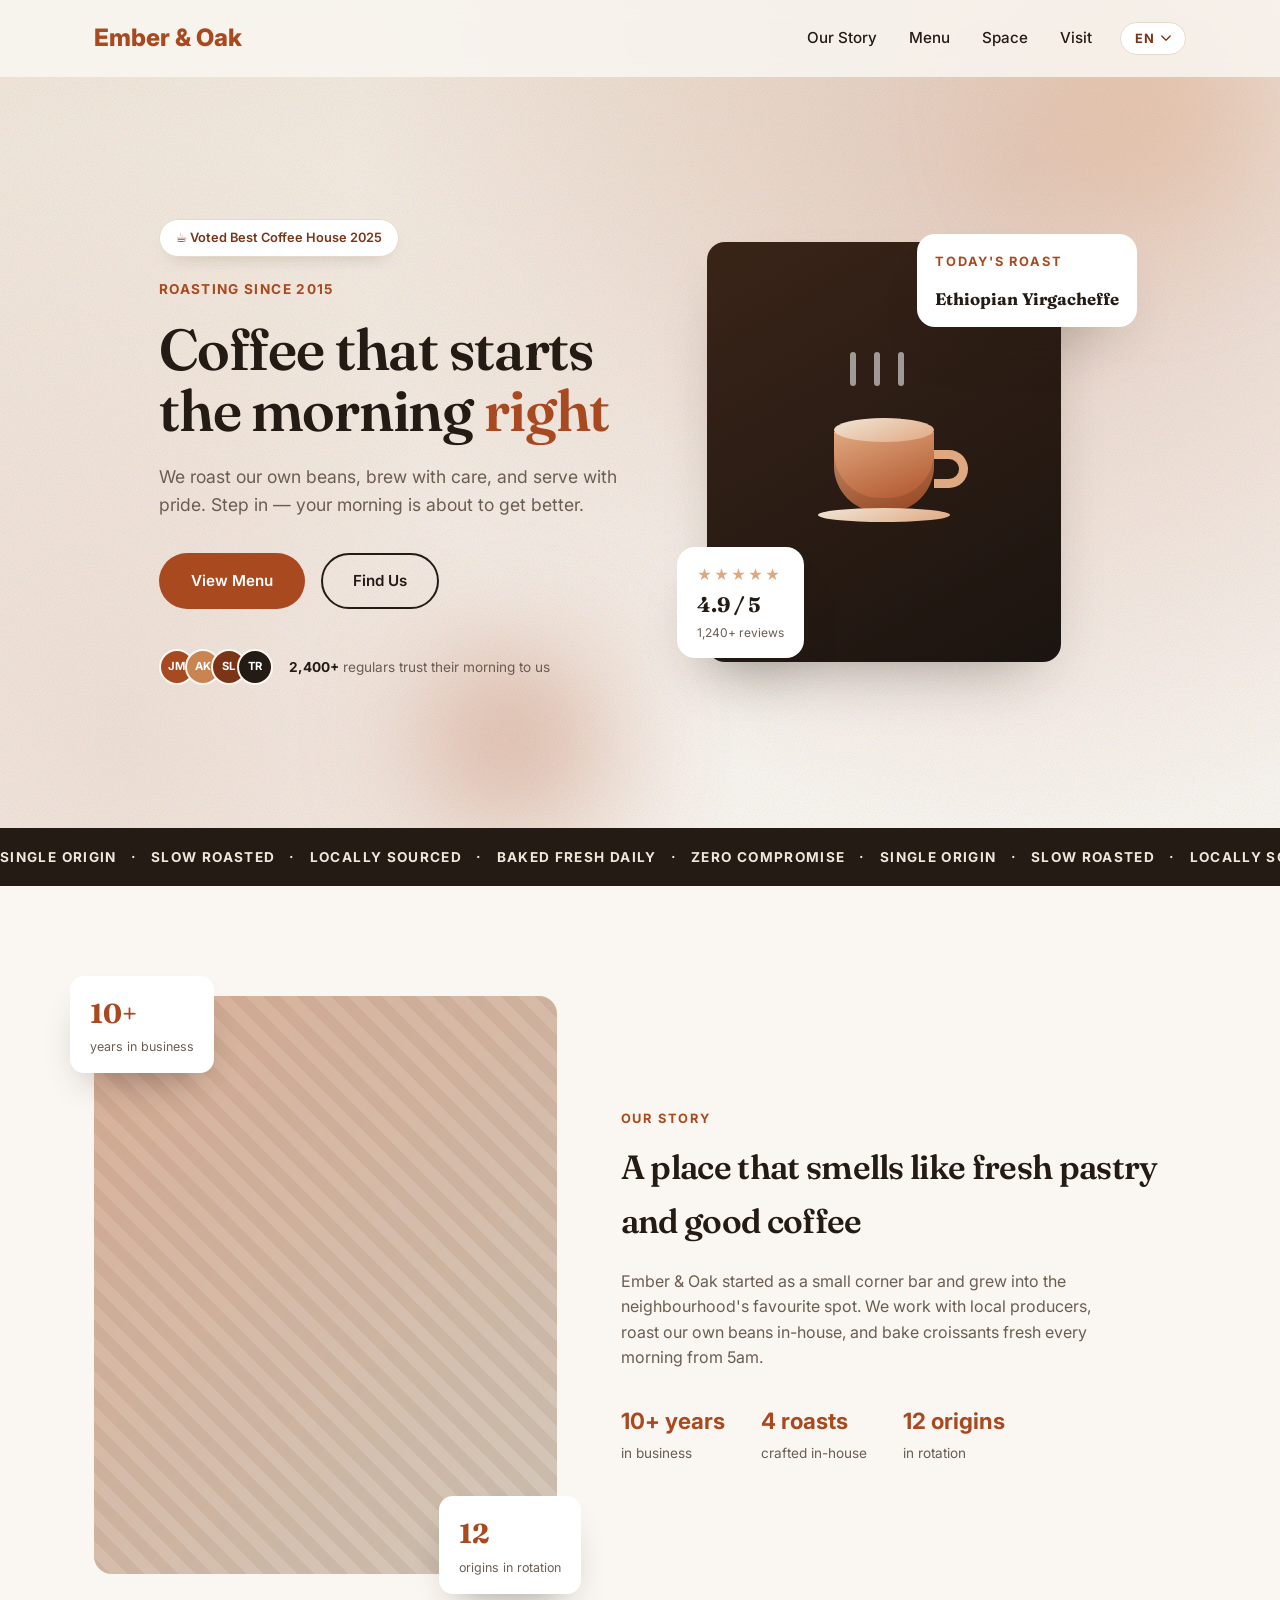
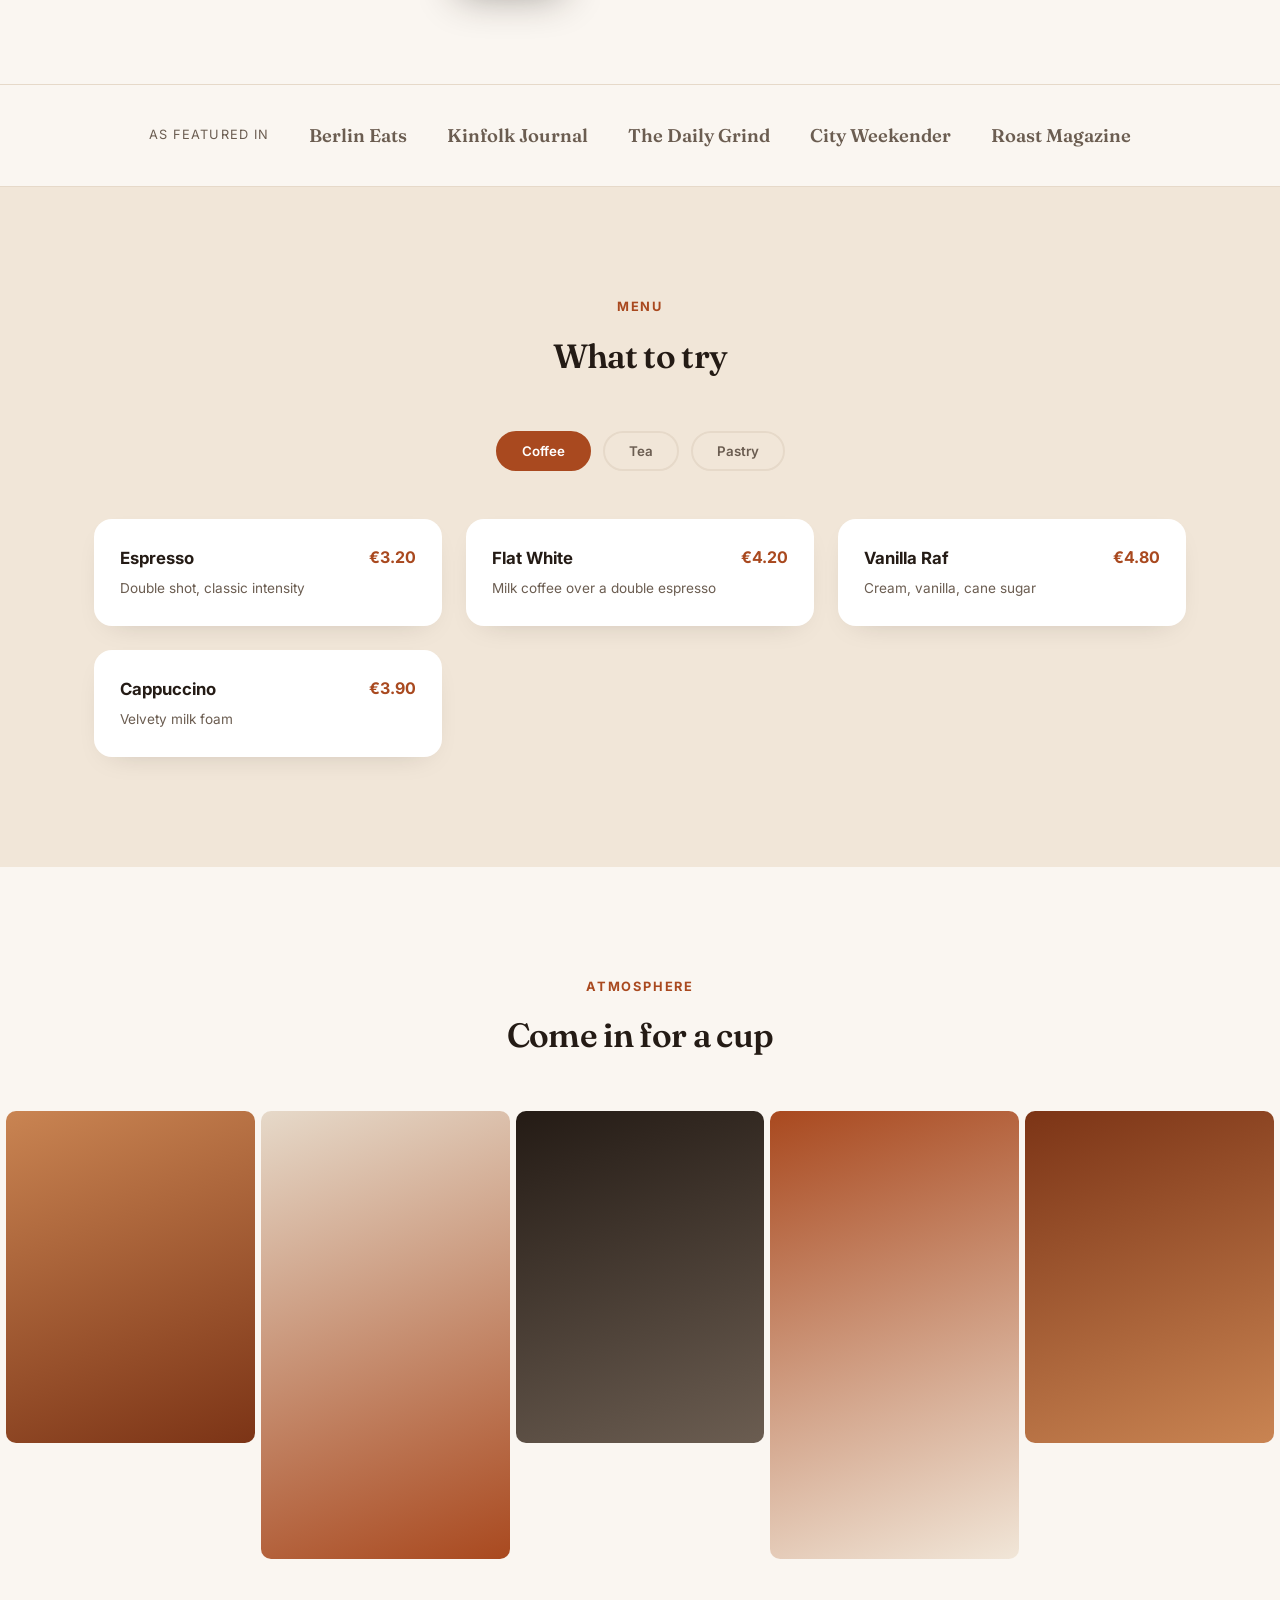
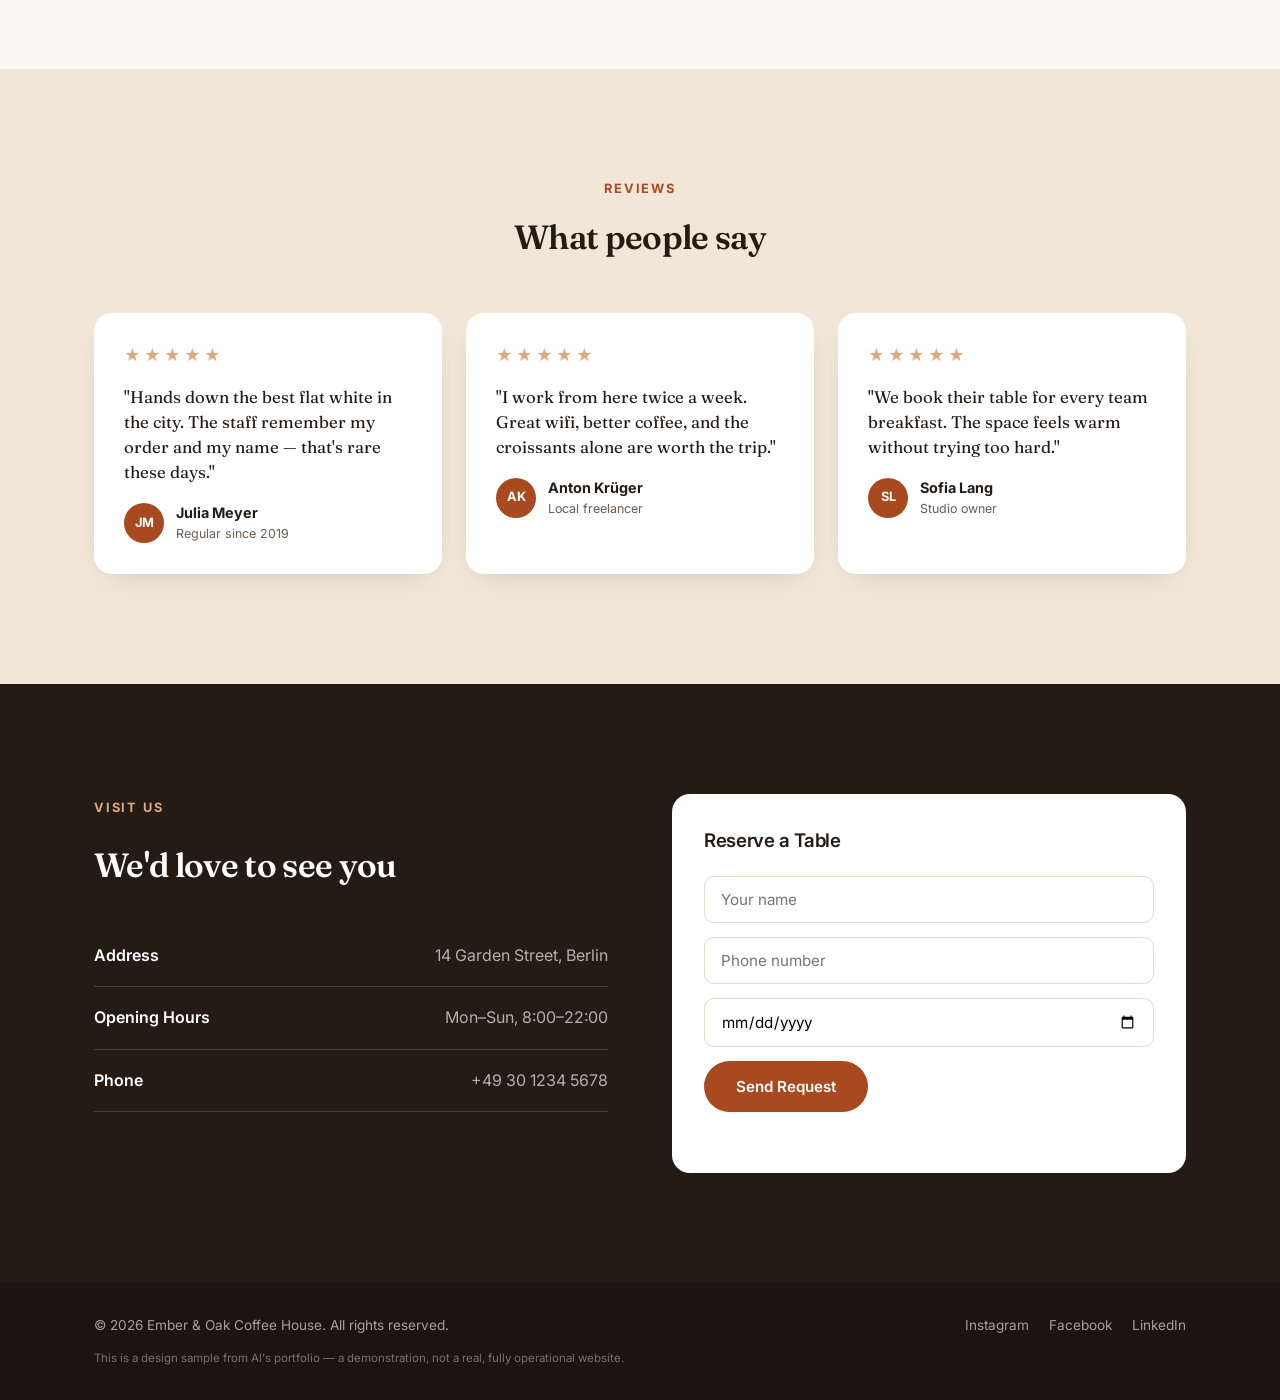
==== commit 0beed463: "Fill remaining gradient-only placeholders with real photos - Cafe "Our Story" section: pour-over cof" ====
--- a/01-cafe-landing/index.html
+++ b/01-cafe-landing/index.html
@@ -97,6 +97,7 @@
 <section class="about" id="about">
   <div class="container about__grid">
     <div class="about__media" aria-hidden="true">
+      <img src="https://images.unsplash.com/photo-1442512595331-e89e73853f31?auto=format&amp;fit=crop&amp;w=800&amp;q=70" alt="" loading="lazy" onerror="this.remove()">
       <div class="about__stat-card about__stat-card--1">
         <strong data-i18n="about.stat1Num">10+</strong>
         <span data-i18n="about.stat1Label">years in business</span>
--- a/01-cafe-landing/css/style.css
+++ b/01-cafe-landing/css/style.css
@@ -246,6 +246,10 @@
   background:
     linear-gradient(135deg, rgba(169,73,31,.35), rgba(36,27,21,.15)),
     repeating-linear-gradient(45deg,#e6d9c9 0 12px,#f1e6d8 12px 24px);
+}
+.about__media img{
+  position:absolute;inset:0;width:100%;height:100%;object-fit:cover;
+  border-radius:var(--radius);
 }
 .about__stat-card{
   position:absolute;background:#fff;border-radius:14px;padding:16px 20px;
@@ -411,11 +415,35 @@
   .press__row{gap:22px;}
 }
 
-/* ---- Custom cursor ---- */
-.cursor-dot,.cursor-ring{position:fixed;top:0;left:0;pointer-events:none;z-index:9999;border-radius:50%;transform:translate(-50%,-50%);}
-.cursor-dot{width:6px;height:6px;background:var(--brand);transition:opacity .2s ease;}
-.cursor-ring{width:34px;height:34px;border:1.5px solid var(--brand);opacity:.55;transition:width .25s ease,height .25s ease,opacity .2s ease,background-color .25s ease;}
-.cursor-ring.is-hover{width:58px;height:58px;opacity:1;background:color-mix(in srgb, var(--brand) 15%, transparent);}
-.cursor-ring.is-click{width:24px;height:24px;}
-body.has-custom-cursor,body.has-custom-cursor a,body.has-custom-cursor button,body.has-custom-cursor input,body.has-custom-cursor select,body.has-custom-cursor textarea,body.has-custom-cursor label,body.has-custom-cursor [role="button"]{cursor:none;}
-@media (hover:none),(pointer:coarse){.cursor-dot,.cursor-ring{display:none!important;}}
+/* ---- Custom cursor: dot with glow (unified across portfolio) ---- */
+.cursor-dot {
+  position: fixed;
+  top: 0;
+  left: 0;
+  width: 10px;
+  height: 10px;
+  border-radius: 50%;
+  background: var(--brand);
+  pointer-events: none;
+  z-index: 9999;
+  transform: translate(-50%, -50%);
+  opacity: 0;
+  box-shadow: 0 0 16px 3px color-mix(in srgb, var(--brand) 55%, transparent);
+  transition: opacity .25s ease, width .2s ease, height .2s ease, box-shadow .2s ease;
+}
+.cursor-dot.is-hover {
+  width: 16px;
+  height: 16px;
+  box-shadow: 0 0 22px 5px color-mix(in srgb, var(--brand) 65%, transparent);
+}
+body.has-custom-cursor,
+body.has-custom-cursor a,
+body.has-custom-cursor button,
+body.has-custom-cursor input,
+body.has-custom-cursor select,
+body.has-custom-cursor textarea,
+body.has-custom-cursor label,
+body.has-custom-cursor [role="button"] { cursor: none; }
+@media (hover: none), (pointer: coarse) {
+  .cursor-dot { display: none !important; }
+}
